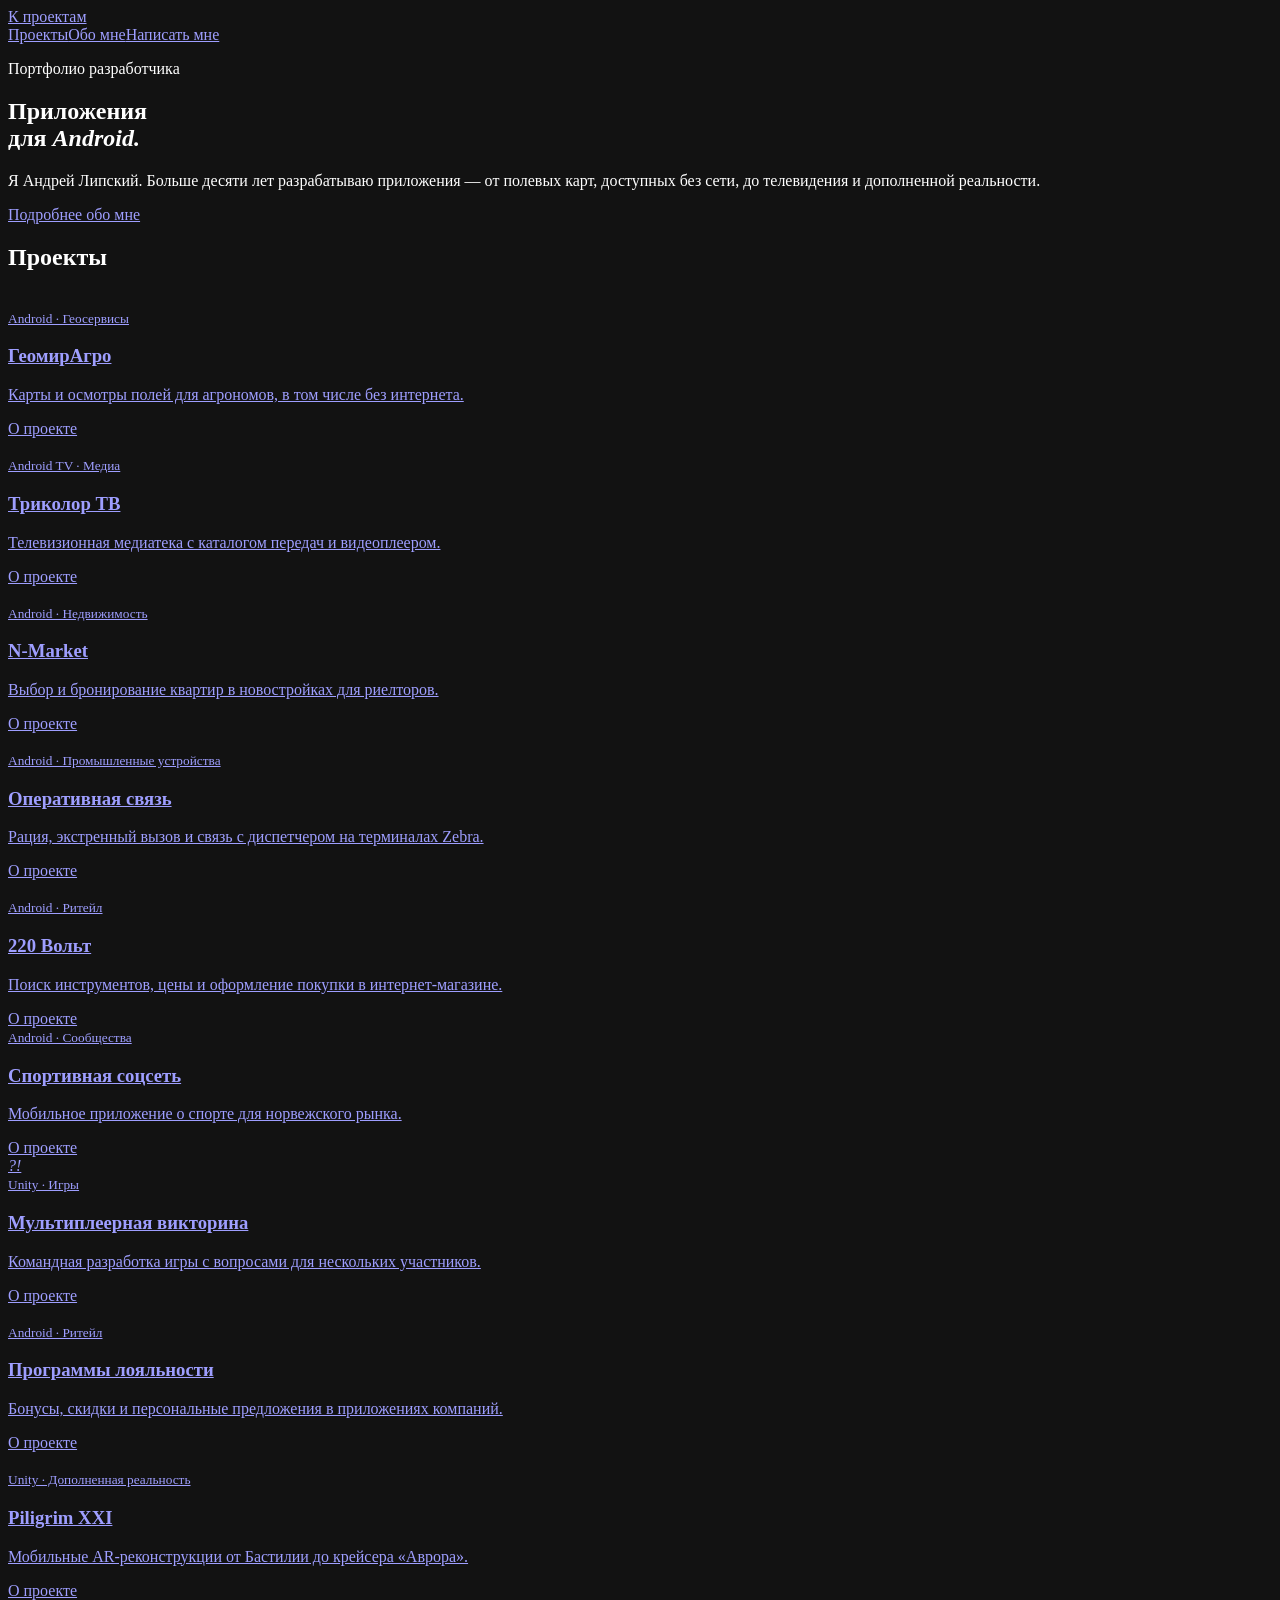
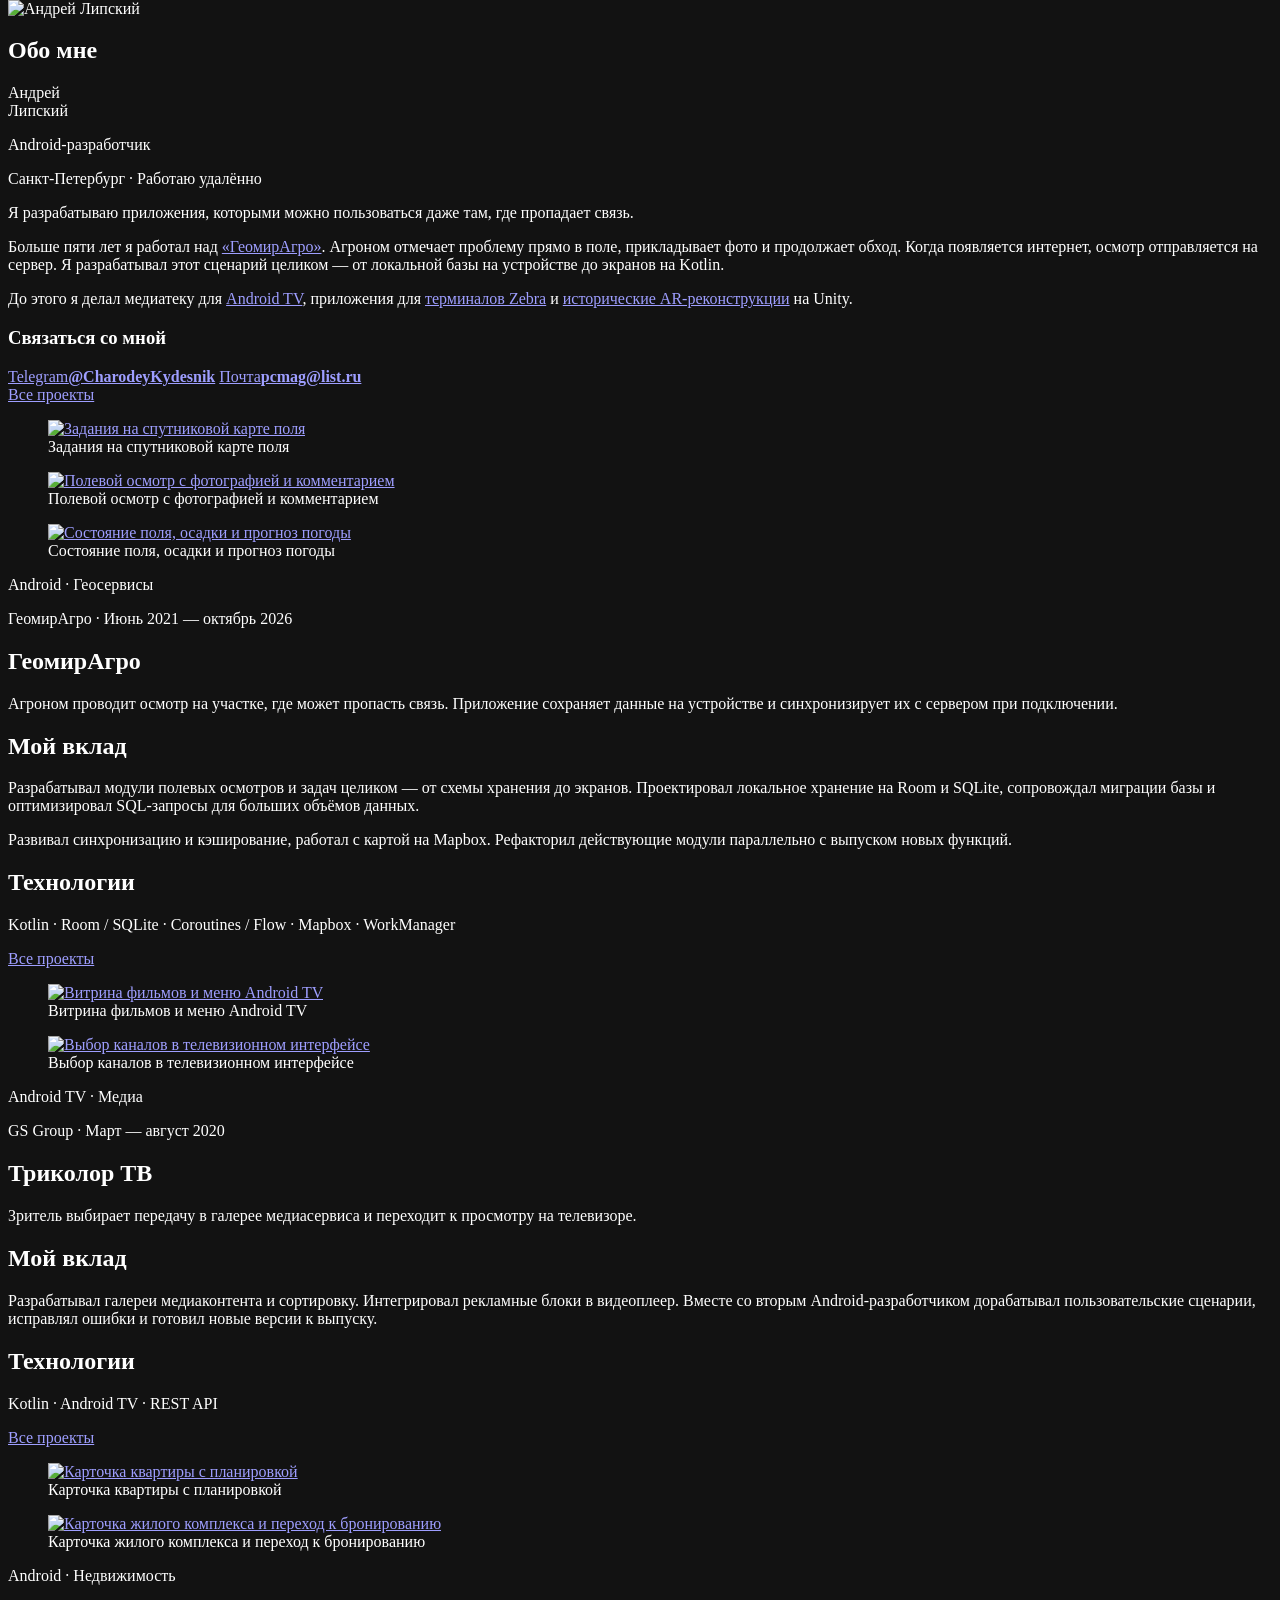
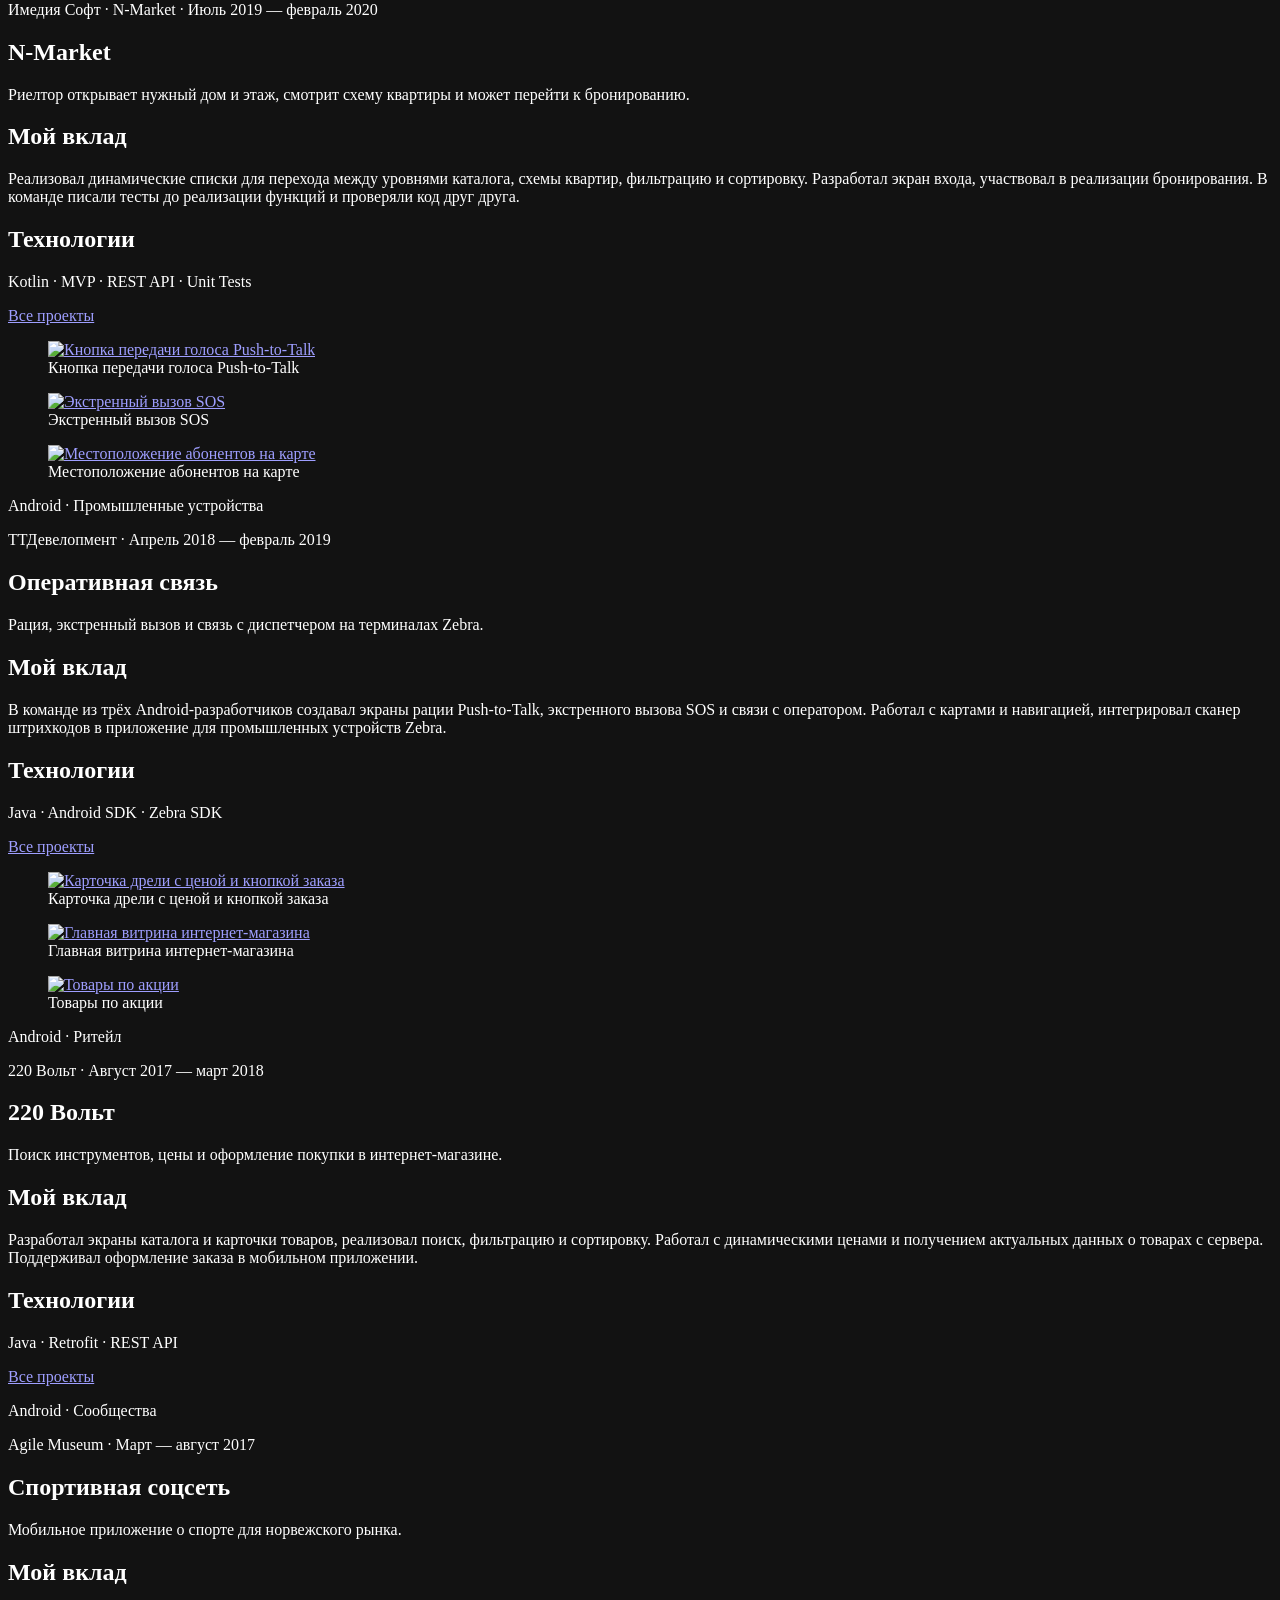
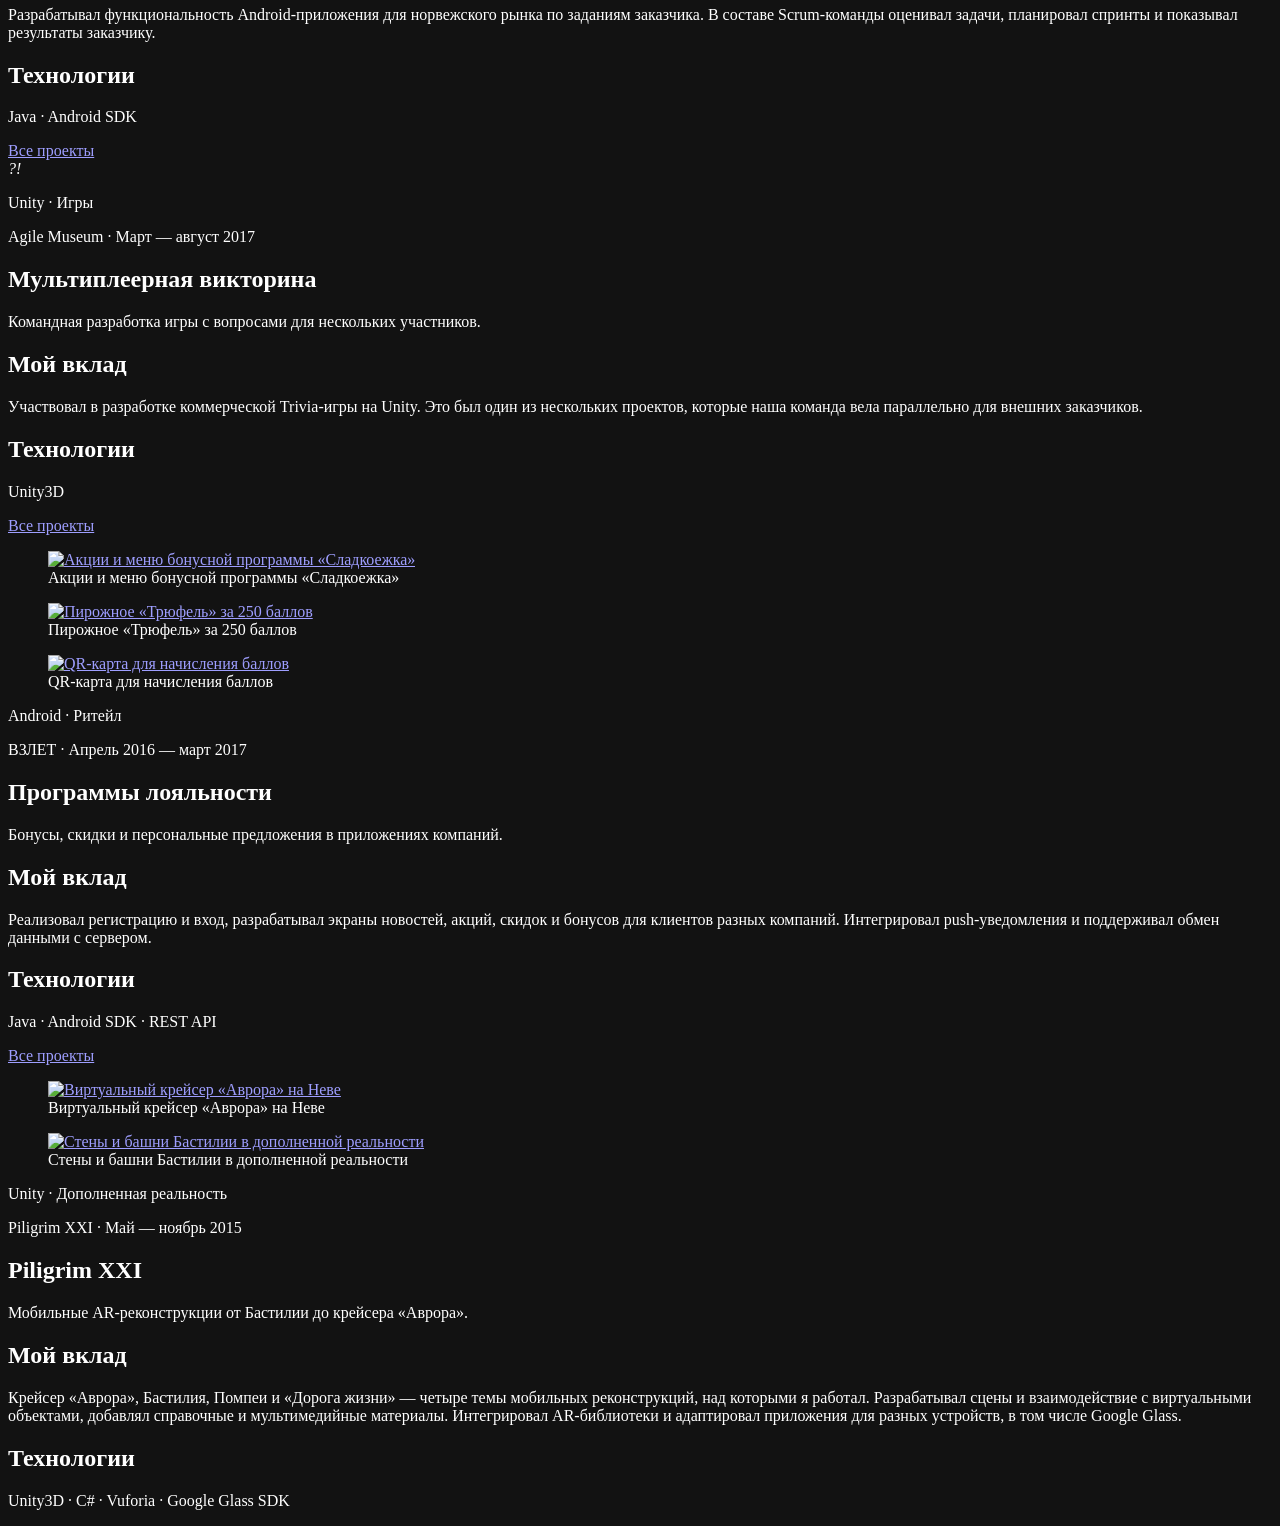
==== index.html @ c00cb585 "Опубликовать главную страницу портфолио" ====
<!doctype html>
<html lang="ru"><head><meta charset="utf-8"><meta name="color-scheme" content="dark"><meta name="theme-color" content="#131729"><meta name="viewport" content="width=device-width,initial-scale=1">
<meta name="description" content="Андрей Липский, Android-разработчик. Девять коммерческих проектов: работа без сети, телевидение, недвижимость, ритейл и AR.">
<title>Андрей Липский — Android-проекты</title><link rel="stylesheet" href="assets/portfolio.css"><script defer src="assets/navigation.js"></script></head>
<body><a href="#cases" class="skip">К проектам</a>
<div class="wrap"><header class="mast">
<nav aria-label="Навигация"><a href="#cases">Проекты</a><a href="#about">Обо мне</a><a class="mail" href="#contact">Написать мне</a></nav></header>
<main><div class="overview"><section class="intro" id="profile"><div class="intro-title"><p>Портфолио разработчика</p><h1>Приложения<br>для <em>Android.</em></h1></div>
<div class="intro-copy"><p>Я Андрей Липский. Больше десяти лет разрабатываю приложения — от полевых карт, доступных без сети, до телевидения и дополненной реальности.</p><a href="#about">Подробнее обо мне</a></div></section>
<section id="cases"><span id="experience"></span><h2 class="projects-title">Проекты</h2><div class="catalog">
        <article class="tile"><a href="#agro" aria-label="ГеомирАгро — о проекте и моей работе"><div class="jacket jacket-agro shot-cover portrait" aria-hidden="true"><img alt="" loading="lazy" decoding="async" src="assets/screens/agro-field-map.webp"><img alt="" loading="lazy" decoding="async" src="assets/screens/agro-inspection.webp"></div>
          <div class="tile-text"><small>Android · Геосервисы</small><h3>ГеомирАгро</h3><p>Карты и осмотры полей для агрономов, в том числе без интернета.</p><span class="view">О проекте</span></div></a></article>
        <article class="tile"><a href="#tv" aria-label="Триколор ТВ — о проекте и моей работе"><div class="jacket jacket-tv shot-cover wide" aria-hidden="true"><img alt="" loading="lazy" decoding="async" src="assets/screens/tv-catalogue.webp"></div>
          <div class="tile-text"><small>Android TV · Медиа</small><h3>Триколор ТВ</h3><p>Телевизионная медиатека с каталогом передач и видеоплеером.</p><span class="view">О проекте</span></div></a></article>
        <article class="tile"><a href="#nmarket" aria-label="N-Market — о проекте и моей работе"><div class="jacket jacket-nmarket shot-cover portrait" aria-hidden="true"><img alt="" loading="lazy" decoding="async" src="assets/screens/nmarket-floorplan.webp"><img alt="" loading="lazy" decoding="async" src="assets/screens/nmarket-booking.webp"></div>
          <div class="tile-text"><small>Android · Недвижимость</small><h3>N-Market</h3><p>Выбор и бронирование квартир в новостройках для риелторов.</p><span class="view">О проекте</span></div></a></article>
        <article class="tile"><a href="#ptt" aria-label="Оперативная связь — о проекте и моей работе"><div class="jacket jacket-ptt shot-cover portrait" aria-hidden="true"><img alt="" loading="lazy" decoding="async" src="assets/screens/ptt-radio.webp"><img alt="" loading="lazy" decoding="async" src="assets/screens/ptt-emergency.webp"></div>
          <div class="tile-text"><small>Android · Промышленные устройства</small><h3>Оперативная связь</h3><p>Рация, экстренный вызов и связь с диспетчером на терминалах Zebra.</p><span class="view">О проекте</span></div></a></article>
        <article class="tile"><a href="#retail" aria-label="220 Вольт — о проекте и моей работе"><div class="jacket jacket-retail shot-cover portrait" aria-hidden="true"><img alt="" loading="lazy" decoding="async" src="assets/screens/retail-detail.webp"><img alt="" loading="lazy" decoding="async" src="assets/screens/retail-home.webp"></div>
          <div class="tile-text"><small>Android · Ритейл</small><h3>220 Вольт</h3><p>Поиск инструментов, цены и оформление покупки в интернет-магазине.</p><span class="view">О проекте</span></div></a></article>
        <article class="tile"><a href="#sports" aria-label="Спортивная соцсеть — о проекте и моей работе"><div class="jacket jacket-sports" aria-hidden="true"><div class="object"><i class='track'><b></b></i></div></div>
          <div class="tile-text"><small>Android · Сообщества</small><h3>Спортивная соцсеть</h3><p>Мобильное приложение о спорте для норвежского рынка.</p><span class="view">О проекте</span></div></a></article>
        <article class="tile"><a href="#trivia" aria-label="Мультиплеерная викторина — о проекте и моей работе"><div class="jacket jacket-trivia" aria-hidden="true"><div class="object"><i class='bubble b1'>?</i><i class='bubble b2'>!</i></div></div>
          <div class="tile-text"><small>Unity · Игры</small><h3>Мультиплеерная викторина</h3><p>Командная разработка игры с вопросами для нескольких участников.</p><span class="view">О проекте</span></div></a></article>
        <article class="tile"><a href="#loyalty" aria-label="Программы лояльности — о проекте и моей работе"><div class="jacket jacket-loyalty shot-cover portrait" aria-hidden="true"><img alt="" loading="lazy" decoding="async" src="assets/screens/loyalty-sladkoezhka-home.webp"><img alt="" loading="lazy" decoding="async" src="assets/screens/loyalty-sladkoezhka-reward.webp"></div>
          <div class="tile-text"><small>Android · Ритейл</small><h3>Программы лояльности</h3><p>Бонусы, скидки и персональные предложения в приложениях компаний.</p><span class="view">О проекте</span></div></a></article>
        <article class="tile"><a href="#ar" aria-label="Piligrim XXI — о проекте и моей работе"><div class="jacket jacket-ar shot-cover wide" aria-hidden="true"><img alt="" loading="lazy" decoding="async" src="assets/screens/ar-aurora.webp"></div>
          <div class="tile-text"><small>Unity · Дополненная реальность</small><h3>Piligrim XXI</h3><p>Мобильные AR-реконструкции от Бастилии до крейсера «Аврора».</p><span class="view">О проекте</span></div></a></article>
</div></section>
<section id="about" class="about" aria-labelledby="about-title">
  <header class="about-cover">
    <img class="about-portrait" src="assets/profile/andrey-lipskiy.jpg" width="797" height="1063" alt="Андрей Липский" loading="lazy">
    <h2 id="about-title">Обо мне</h2>
    <div class="about-signature">
      <p class="about-name">Андрей<br>Липский</p>
      <p class="about-role">Android-разработчик</p>
    </div>
    <p class="about-location">Санкт-Петербург · Работаю удалённо</p>
  </header>
  <div class="about-story">
    <p class="about-lead">Я разрабатываю приложения, которыми можно пользоваться даже там, где пропадает связь.</p>
    <p>Больше пяти лет я работал над <a href="#agro">«ГеомирАгро»</a>. Агроном отмечает проблему прямо в поле, прикладывает фото и продолжает обход. Когда появляется интернет, осмотр отправляется на сервер. Я разрабатывал этот сценарий целиком — от локальной базы на устройстве до экранов на Kotlin.</p>
    <p>До этого я делал медиатеку для <a href="#tv">Android TV</a>, приложения для <a href="#ptt">терминалов Zebra</a> и <a href="#ar">исторические AR-реконструкции</a> на Unity.</p>
    <div class="about-contact" id="contact">
      <h3>Связаться со мной</h3>
      <div class="contact-links">
        <a href="https://t.me/CharodeyKydesnik"><span>Telegram</span><strong>@CharodeyKydesnik</strong></a>
        <a href="mailto:pcmag@list.ru"><span>Почта</span><strong>pcmag@list.ru</strong></a>
      </div>
    </div>
  </div>
</section></div>
      <article class="case" id="agro" tabindex="-1" aria-labelledby="title-agro">
        <a class="back" href="#cases">Все проекты</a>
        <div class="case-grid"><header><section class="case-gallery" aria-label="Галерея проекта"><div class="frames vertical"><figure><a href="assets/screens/agro-field-map.webp" target="_blank" rel="noopener" aria-label="Увеличить: Задания на спутниковой карте поля"><img alt="Задания на спутниковой карте поля" loading="lazy" decoding="async" src="assets/screens/agro-field-map.webp"></a><figcaption>Задания на спутниковой карте поля</figcaption></figure>
<figure><a href="assets/screens/agro-inspection.webp" target="_blank" rel="noopener" aria-label="Увеличить: Полевой осмотр с фотографией и комментарием"><img alt="Полевой осмотр с фотографией и комментарием" loading="lazy" decoding="async" src="assets/screens/agro-inspection.webp"></a><figcaption>Полевой осмотр с фотографией и комментарием</figcaption></figure>
<figure><a href="assets/screens/agro-field-state.webp" target="_blank" rel="noopener" aria-label="Увеличить: Состояние поля, осадки и прогноз погоды"><img alt="Состояние поля, осадки и прогноз погоды" loading="lazy" decoding="async" src="assets/screens/agro-field-state.webp"></a><figcaption>Состояние поля, осадки и прогноз погоды</figcaption></figure></div></section><p class="platform">Android · Геосервисы</p></header>
        <div class="case-copy"><p class="byline">ГеомирАгро · Июнь 2021 — октябрь 2026</p><h1 id="title-agro">ГеомирАгро</h1>
          <p class="lead">Агроном проводит осмотр на участке, где может пропасть связь. Приложение сохраняет данные на устройстве и синхронизирует их с сервером при подключении.</p><h2>Мой вклад</h2><p>Разрабатывал модули полевых осмотров и задач целиком — от схемы хранения до экранов. Проектировал локальное хранение на Room и SQLite, сопровождал миграции базы и оптимизировал SQL-запросы для больших объёмов данных.</p><p>Развивал синхронизацию и кэширование, работал с картой на Mapbox. Рефакторил действующие модули параллельно с выпуском новых функций.</p><h2>Технологии</h2><p class="tech">Kotlin · Room / SQLite · Coroutines / Flow · Mapbox · WorkManager</p>
        </div></div>
      </article>
      <article class="case" id="tv" tabindex="-1" aria-labelledby="title-tv">
        <a class="back" href="#cases">Все проекты</a>
        <div class="case-grid"><header><section class="case-gallery" aria-label="Галерея проекта"><div class="frames landscape"><figure><a href="assets/screens/tv-catalogue.webp" target="_blank" rel="noopener" aria-label="Увеличить: Витрина фильмов и меню Android TV"><img alt="Витрина фильмов и меню Android TV" loading="lazy" decoding="async" src="assets/screens/tv-catalogue.webp"></a><figcaption>Витрина фильмов и меню Android TV</figcaption></figure>
<figure><a href="assets/screens/tv-channels.webp" target="_blank" rel="noopener" aria-label="Увеличить: Выбор каналов в телевизионном интерфейсе"><img alt="Выбор каналов в телевизионном интерфейсе" loading="lazy" decoding="async" src="assets/screens/tv-channels.webp"></a><figcaption>Выбор каналов в телевизионном интерфейсе</figcaption></figure></div></section><p class="platform">Android TV · Медиа</p></header>
        <div class="case-copy"><p class="byline">GS Group · Март — август 2020</p><h1 id="title-tv">Триколор ТВ</h1>
          <p class="lead">Зритель выбирает передачу в галерее медиасервиса и переходит к просмотру на телевизоре.</p><h2>Мой вклад</h2><p>Разрабатывал галереи медиаконтента и сортировку. Интегрировал рекламные блоки в видеоплеер. Вместе со вторым Android-разработчиком дорабатывал пользовательские сценарии, исправлял ошибки и готовил новые версии к выпуску.</p><h2>Технологии</h2><p class="tech">Kotlin · Android TV · REST API</p>
        </div></div>
      </article>
      <article class="case" id="nmarket" tabindex="-1" aria-labelledby="title-nmarket">
        <a class="back" href="#cases">Все проекты</a>
        <div class="case-grid"><header><section class="case-gallery" aria-label="Галерея проекта"><div class="frames vertical"><figure><a href="assets/screens/nmarket-floorplan.webp" target="_blank" rel="noopener" aria-label="Увеличить: Карточка квартиры с планировкой"><img alt="Карточка квартиры с планировкой" loading="lazy" decoding="async" src="assets/screens/nmarket-floorplan.webp"></a><figcaption>Карточка квартиры с планировкой</figcaption></figure>
<figure><a href="assets/screens/nmarket-booking.webp" target="_blank" rel="noopener" aria-label="Увеличить: Карточка жилого комплекса и переход к бронированию"><img alt="Карточка жилого комплекса и переход к бронированию" loading="lazy" decoding="async" src="assets/screens/nmarket-booking.webp"></a><figcaption>Карточка жилого комплекса и переход к бронированию</figcaption></figure></div></section><p class="platform">Android · Недвижимость</p></header>
        <div class="case-copy"><p class="byline">Имедия Софт · N-Market · Июль 2019 — февраль 2020</p><h1 id="title-nmarket">N-Market</h1>
          <p class="lead">Риелтор открывает нужный дом и этаж, смотрит схему квартиры и может перейти к бронированию.</p><h2>Мой вклад</h2><p>Реализовал динамические списки для перехода между уровнями каталога, схемы квартир, фильтрацию и сортировку. Разработал экран входа, участвовал в реализации бронирования. В команде писали тесты до реализации функций и проверяли код друг друга.</p><h2>Технологии</h2><p class="tech">Kotlin · MVP · REST API · Unit Tests</p>
        </div></div>
      </article>
      <article class="case" id="ptt" tabindex="-1" aria-labelledby="title-ptt">
        <a class="back" href="#cases">Все проекты</a>
        <div class="case-grid"><header><section class="case-gallery" aria-label="Галерея проекта"><div class="frames vertical"><figure><a href="assets/screens/ptt-radio.webp" target="_blank" rel="noopener" aria-label="Увеличить: Кнопка передачи голоса Push-to-Talk"><img alt="Кнопка передачи голоса Push-to-Talk" loading="lazy" decoding="async" src="assets/screens/ptt-radio.webp"></a><figcaption>Кнопка передачи голоса Push-to-Talk</figcaption></figure>
<figure><a href="assets/screens/ptt-emergency.webp" target="_blank" rel="noopener" aria-label="Увеличить: Экстренный вызов SOS"><img alt="Экстренный вызов SOS" loading="lazy" decoding="async" src="assets/screens/ptt-emergency.webp"></a><figcaption>Экстренный вызов SOS</figcaption></figure>
<figure><a href="assets/screens/ptt-map.webp" target="_blank" rel="noopener" aria-label="Увеличить: Местоположение абонентов на карте"><img alt="Местоположение абонентов на карте" loading="lazy" decoding="async" src="assets/screens/ptt-map.webp"></a><figcaption>Местоположение абонентов на карте</figcaption></figure></div></section><p class="platform">Android · Промышленные устройства</p></header>
        <div class="case-copy"><p class="byline">ТТДевелопмент · Апрель 2018 — февраль 2019</p><h1 id="title-ptt">Оперативная связь</h1>
          <p class="lead">Рация, экстренный вызов и связь с диспетчером на терминалах Zebra.</p><h2>Мой вклад</h2><p>В команде из трёх Android-разработчиков создавал экраны рации Push-to-Talk, экстренного вызова SOS и связи с оператором. Работал с картами и навигацией, интегрировал сканер штрихкодов в приложение для промышленных устройств Zebra.</p><h2>Технологии</h2><p class="tech">Java · Android SDK · Zebra SDK</p>
        </div></div>
      </article>
      <article class="case" id="retail" tabindex="-1" aria-labelledby="title-retail">
        <a class="back" href="#cases">Все проекты</a>
        <div class="case-grid"><header><section class="case-gallery" aria-label="Галерея проекта"><div class="frames vertical"><figure><a href="assets/screens/retail-detail.webp" target="_blank" rel="noopener" aria-label="Увеличить: Карточка дрели с ценой и кнопкой заказа"><img alt="Карточка дрели с ценой и кнопкой заказа" loading="lazy" decoding="async" src="assets/screens/retail-detail.webp"></a><figcaption>Карточка дрели с ценой и кнопкой заказа</figcaption></figure>
<figure><a href="assets/screens/retail-home.webp" target="_blank" rel="noopener" aria-label="Увеличить: Главная витрина интернет-магазина"><img alt="Главная витрина интернет-магазина" loading="lazy" decoding="async" src="assets/screens/retail-home.webp"></a><figcaption>Главная витрина интернет-магазина</figcaption></figure>
<figure><a href="assets/screens/retail-offers.webp" target="_blank" rel="noopener" aria-label="Увеличить: Товары по акции"><img alt="Товары по акции" loading="lazy" decoding="async" src="assets/screens/retail-offers.webp"></a><figcaption>Товары по акции</figcaption></figure></div></section><p class="platform">Android · Ритейл</p></header>
        <div class="case-copy"><p class="byline">220 Вольт · Август 2017 — март 2018</p><h1 id="title-retail">220 Вольт</h1>
          <p class="lead">Поиск инструментов, цены и оформление покупки в интернет-магазине.</p><h2>Мой вклад</h2><p>Разработал экраны каталога и карточки товаров, реализовал поиск, фильтрацию и сортировку. Работал с динамическими ценами и получением актуальных данных о товарах с сервера. Поддерживал оформление заказа в мобильном приложении.</p><h2>Технологии</h2><p class="tech">Java · Retrofit · REST API</p>
        </div></div>
      </article>
      <article class="case" id="sports" tabindex="-1" aria-labelledby="title-sports">
        <a class="back" href="#cases">Все проекты</a>
        <div class="case-grid"><header><div class="jacket jacket-sports" aria-hidden="true"><div class="object"><i class='track'><b></b></i></div></div><p class="platform">Android · Сообщества</p></header>
        <div class="case-copy"><p class="byline">Agile Museum · Март — август 2017</p><h1 id="title-sports">Спортивная соцсеть</h1>
          <p class="lead">Мобильное приложение о спорте для норвежского рынка.</p><h2>Мой вклад</h2><p>Разрабатывал функциональность Android-приложения для норвежского рынка по заданиям заказчика. В составе Scrum-команды оценивал задачи, планировал спринты и показывал результаты заказчику.</p><h2>Технологии</h2><p class="tech">Java · Android SDK</p>
        </div></div>
      </article>
      <article class="case" id="trivia" tabindex="-1" aria-labelledby="title-trivia">
        <a class="back" href="#cases">Все проекты</a>
        <div class="case-grid"><header><div class="jacket jacket-trivia" aria-hidden="true"><div class="object"><i class='bubble b1'>?</i><i class='bubble b2'>!</i></div></div><p class="platform">Unity · Игры</p></header>
        <div class="case-copy"><p class="byline">Agile Museum · Март — август 2017</p><h1 id="title-trivia">Мультиплеерная викторина</h1>
          <p class="lead">Командная разработка игры с вопросами для нескольких участников.</p><h2>Мой вклад</h2><p>Участвовал в разработке коммерческой Trivia-игры на Unity. Это был один из нескольких проектов, которые наша команда вела параллельно для внешних заказчиков.</p><h2>Технологии</h2><p class="tech">Unity3D</p>
        </div></div>
      </article>
      <article class="case" id="loyalty" tabindex="-1" aria-labelledby="title-loyalty">
        <a class="back" href="#cases">Все проекты</a>
        <div class="case-grid"><header><section class="case-gallery" aria-label="Галерея проекта"><div class="frames vertical"><figure><a href="assets/screens/loyalty-sladkoezhka-home.webp" target="_blank" rel="noopener" aria-label="Увеличить: Акции и меню бонусной программы «Сладкоежка»"><img alt="Акции и меню бонусной программы «Сладкоежка»" loading="lazy" decoding="async" src="assets/screens/loyalty-sladkoezhka-home.webp"></a><figcaption>Акции и меню бонусной программы «Сладкоежка»</figcaption></figure>
<figure><a href="assets/screens/loyalty-sladkoezhka-reward.webp" target="_blank" rel="noopener" aria-label="Увеличить: Пирожное «Трюфель» за 250 баллов"><img alt="Пирожное «Трюфель» за 250 баллов" loading="lazy" decoding="async" src="assets/screens/loyalty-sladkoezhka-reward.webp"></a><figcaption>Пирожное «Трюфель» за 250 баллов</figcaption></figure>
<figure><a href="assets/screens/loyalty-sladkoezhka-card.webp" target="_blank" rel="noopener" aria-label="Увеличить: QR-карта для начисления баллов"><img alt="QR-карта для начисления баллов" loading="lazy" decoding="async" src="assets/screens/loyalty-sladkoezhka-card.webp"></a><figcaption>QR-карта для начисления баллов</figcaption></figure></div></section><p class="platform">Android · Ритейл</p></header>
        <div class="case-copy"><p class="byline">ВЗЛЕТ · Апрель 2016 — март 2017</p><h1 id="title-loyalty">Программы лояльности</h1>
          <p class="lead">Бонусы, скидки и персональные предложения в приложениях компаний.</p><h2>Мой вклад</h2><p>Реализовал регистрацию и вход, разрабатывал экраны новостей, акций, скидок и бонусов для клиентов разных компаний. Интегрировал push-уведомления и поддерживал обмен данными с сервером.</p><h2>Технологии</h2><p class="tech">Java · Android SDK · REST API</p>
        </div></div>
      </article>
      <article class="case" id="ar" tabindex="-1" aria-labelledby="title-ar">
        <a class="back" href="#cases">Все проекты</a>
        <div class="case-grid"><header><section class="case-gallery" aria-label="Галерея проекта"><div class="frames landscape"><figure><a href="assets/screens/ar-aurora.webp" target="_blank" rel="noopener" aria-label="Увеличить: Виртуальный крейсер «Аврора» на Неве"><img alt="Виртуальный крейсер «Аврора» на Неве" loading="lazy" decoding="async" src="assets/screens/ar-aurora.webp"></a><figcaption>Виртуальный крейсер «Аврора» на Неве</figcaption></figure>
<figure><a href="assets/screens/ar-bastille.webp" target="_blank" rel="noopener" aria-label="Увеличить: Стены и башни Бастилии в дополненной реальности"><img alt="Стены и башни Бастилии в дополненной реальности" loading="lazy" decoding="async" src="assets/screens/ar-bastille.webp"></a><figcaption>Стены и башни Бастилии в дополненной реальности</figcaption></figure></div></section><p class="platform">Unity · Дополненная реальность</p></header>
        <div class="case-copy"><p class="byline">Piligrim XXI · Май — ноябрь 2015</p><h1 id="title-ar">Piligrim XXI</h1>
          <p class="lead">Мобильные AR-реконструкции от Бастилии до крейсера «Аврора».</p><h2>Мой вклад</h2><p>Крейсер «Аврора», Бастилия, Помпеи и «Дорога жизни» — четыре темы мобильных реконструкций, над которыми я работал. Разрабатывал сцены и взаимодействие с виртуальными объектами, добавлял справочные и мультимедийные материалы. Интегрировал AR-библиотеки и адаптировал приложения для разных устройств, в том числе Google Glass.</p><h2>Технологии</h2><p class="tech">Unity3D · C# · Vuforia · Google Glass SDK</p>
        </div></div>
      </article>
</main></div>
<dialog class="screen-viewer" aria-labelledby="screen-caption">
  <form method="dialog"><button type="submit" autofocus>Закрыть</button></form>
  <figure><img alt=""><figcaption id="screen-caption"></figcaption></figure>
</dialog>
</body></html>
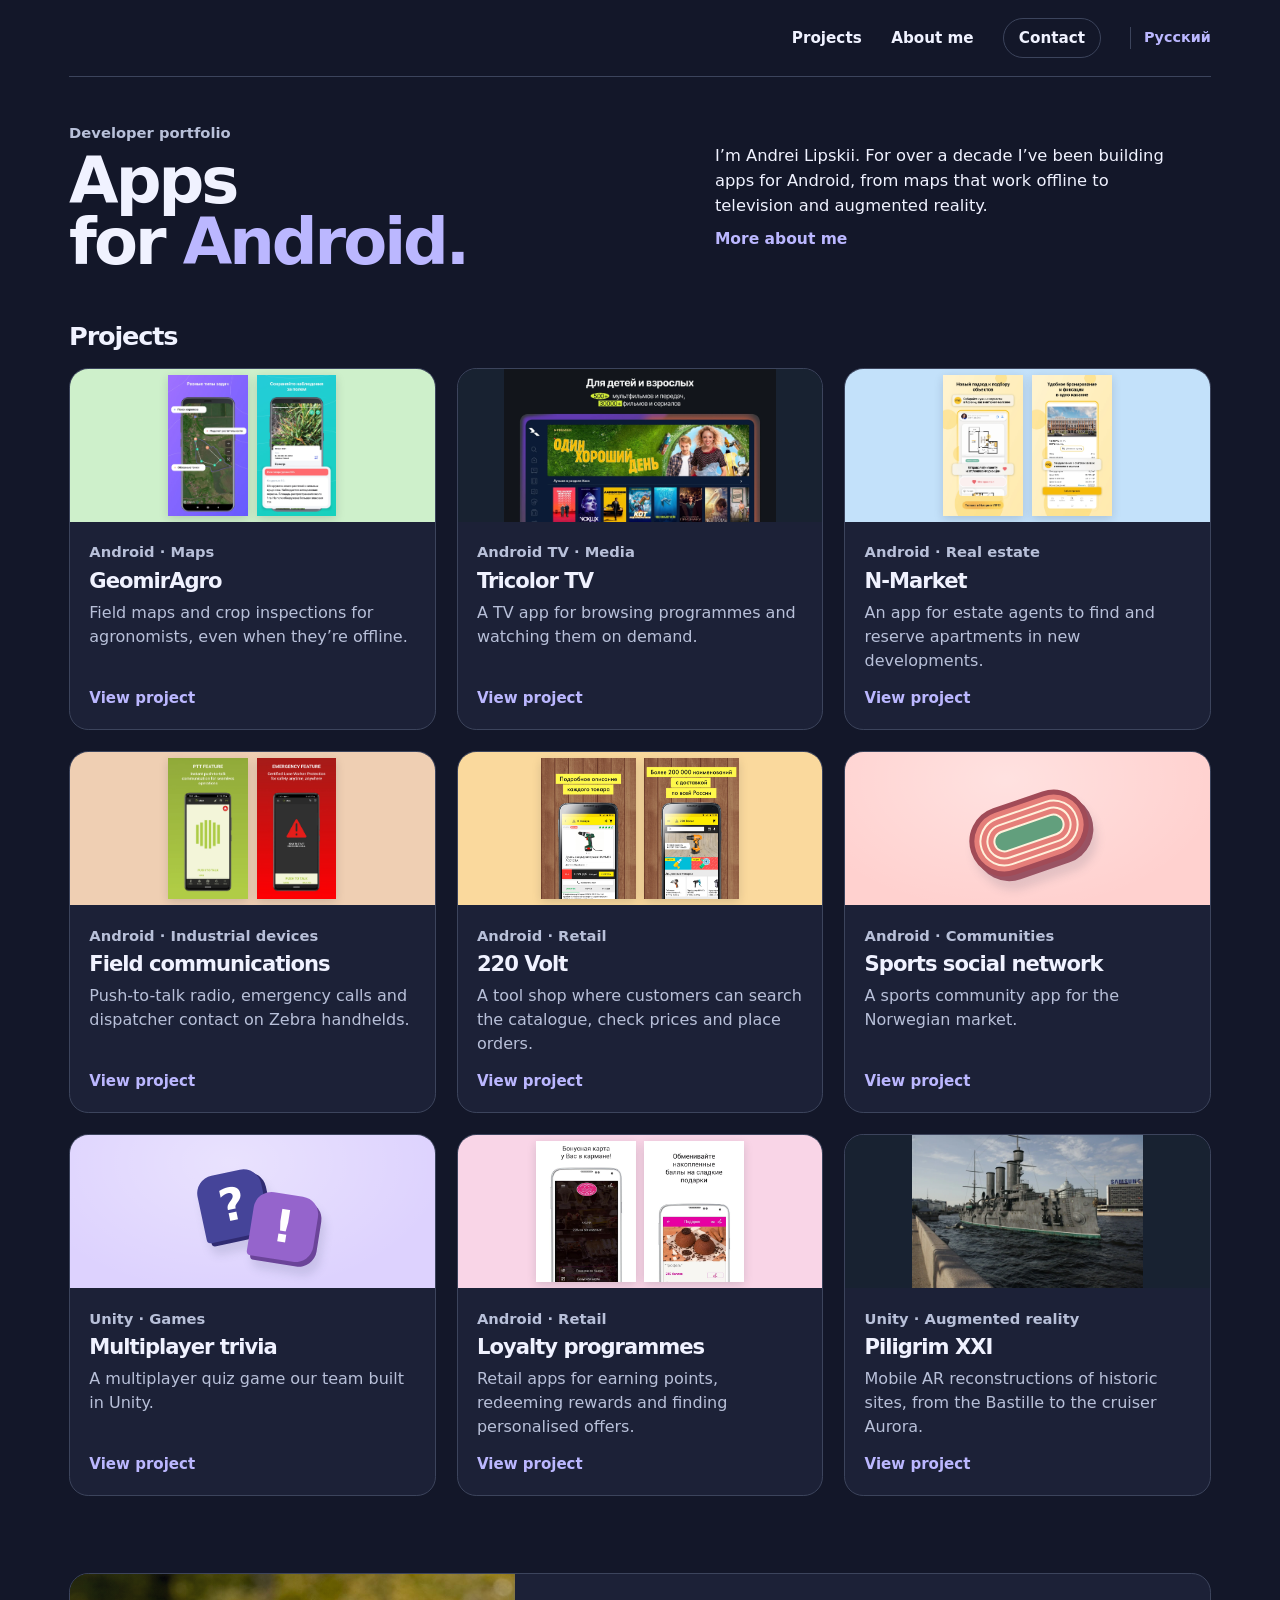
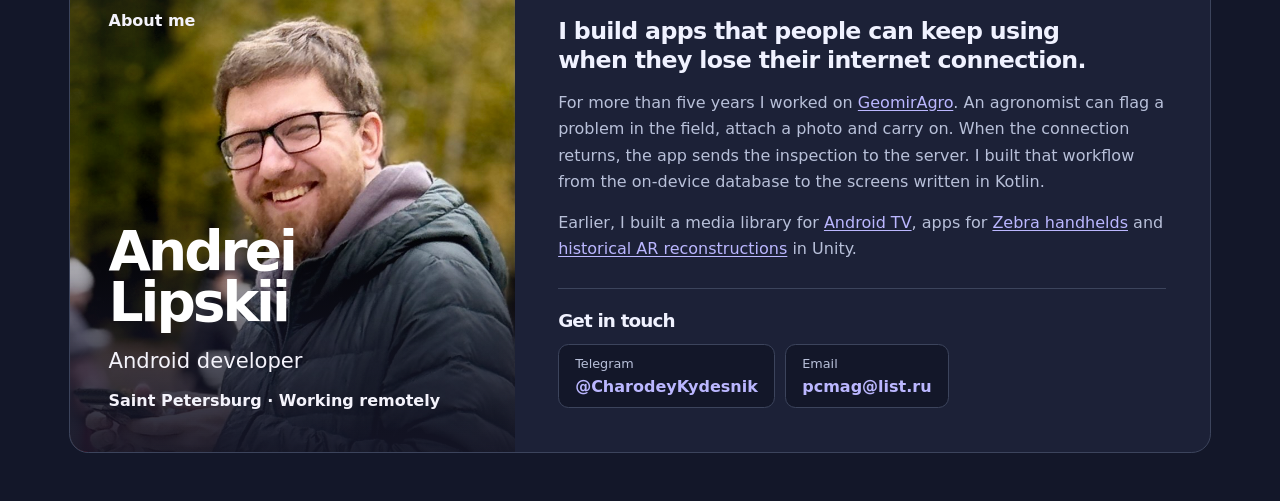
==== commit 0f36bacb: "Publish English portfolio by default and retain Russian edition" ====
--- a/index.html
+++ b/index.html
@@ -1,132 +1,141 @@
 <!doctype html>
-<html lang="ru"><head><meta charset="utf-8"><meta name="color-scheme" content="dark"><meta name="theme-color" content="#131729"><meta name="viewport" content="width=device-width,initial-scale=1">
-<meta name="description" content="Андрей Липский, Android-разработчик. Девять коммерческих проектов: работа без сети, телевидение, недвижимость, ритейл и AR.">
-<title>Андрей Липский — Android-проекты</title><link rel="stylesheet" href="assets/portfolio.css"><script defer src="assets/navigation.js"></script></head>
-<body><a href="#cases" class="skip">К проектам</a>
+<html lang="en"><head><meta charset="utf-8"><meta name="color-scheme" content="dark"><meta name="theme-color" content="#131729"><meta name="viewport" content="width=device-width,initial-scale=1">
+<meta name="description" content="Andrei Lipskii, Android developer. Nine commercial projects spanning offline maps, television, real estate, retail and augmented reality.">
+<meta name="author" content="Andrei Lipskii">
+<link rel="alternate" hreflang="en" href="index.html"><link rel="alternate" hreflang="ru" href="ru.html">
+<script>
+try {
+  if (localStorage.getItem('android-portfolio.language') === 'ru') {
+    location.replace('ru.html' + location.search + location.hash);
+  }
+} catch {}
+</script>
+<title>Andrei Lipskii — Android projects</title><link rel="stylesheet" href="assets/portfolio.css?v=2"><script defer src="assets/navigation.js?v=2"></script><script defer src="assets/gallery.js"></script></head>
+<body><a href="#cases" class="skip">Skip to projects</a>
 <div class="wrap"><header class="mast">
-<nav aria-label="Навигация"><a href="#cases">Проекты</a><a href="#about">Обо мне</a><a class="mail" href="#contact">Написать мне</a></nav></header>
-<main><div class="overview"><section class="intro" id="profile"><div class="intro-title"><p>Портфолио разработчика</p><h1>Приложения<br>для <em>Android.</em></h1></div>
-<div class="intro-copy"><p>Я Андрей Липский. Больше десяти лет разрабатываю приложения — от полевых карт, доступных без сети, до телевидения и дополненной реальности.</p><a href="#about">Подробнее обо мне</a></div></section>
-<section id="cases"><span id="experience"></span><h2 class="projects-title">Проекты</h2><div class="catalog">
-        <article class="tile"><a href="#agro" aria-label="ГеомирАгро — о проекте и моей работе"><div class="jacket jacket-agro shot-cover portrait" aria-hidden="true"><img alt="" loading="lazy" decoding="async" src="assets/screens/agro-field-map.webp"><img alt="" loading="lazy" decoding="async" src="assets/screens/agro-inspection.webp"></div>
-          <div class="tile-text"><small>Android · Геосервисы</small><h3>ГеомирАгро</h3><p>Карты и осмотры полей для агрономов, в том числе без интернета.</p><span class="view">О проекте</span></div></a></article>
-        <article class="tile"><a href="#tv" aria-label="Триколор ТВ — о проекте и моей работе"><div class="jacket jacket-tv shot-cover wide" aria-hidden="true"><img alt="" loading="lazy" decoding="async" src="assets/screens/tv-catalogue.webp"></div>
-          <div class="tile-text"><small>Android TV · Медиа</small><h3>Триколор ТВ</h3><p>Телевизионная медиатека с каталогом передач и видеоплеером.</p><span class="view">О проекте</span></div></a></article>
-        <article class="tile"><a href="#nmarket" aria-label="N-Market — о проекте и моей работе"><div class="jacket jacket-nmarket shot-cover portrait" aria-hidden="true"><img alt="" loading="lazy" decoding="async" src="assets/screens/nmarket-floorplan.webp"><img alt="" loading="lazy" decoding="async" src="assets/screens/nmarket-booking.webp"></div>
-          <div class="tile-text"><small>Android · Недвижимость</small><h3>N-Market</h3><p>Выбор и бронирование квартир в новостройках для риелторов.</p><span class="view">О проекте</span></div></a></article>
-        <article class="tile"><a href="#ptt" aria-label="Оперативная связь — о проекте и моей работе"><div class="jacket jacket-ptt shot-cover portrait" aria-hidden="true"><img alt="" loading="lazy" decoding="async" src="assets/screens/ptt-radio.webp"><img alt="" loading="lazy" decoding="async" src="assets/screens/ptt-emergency.webp"></div>
-          <div class="tile-text"><small>Android · Промышленные устройства</small><h3>Оперативная связь</h3><p>Рация, экстренный вызов и связь с диспетчером на терминалах Zebra.</p><span class="view">О проекте</span></div></a></article>
-        <article class="tile"><a href="#retail" aria-label="220 Вольт — о проекте и моей работе"><div class="jacket jacket-retail shot-cover portrait" aria-hidden="true"><img alt="" loading="lazy" decoding="async" src="assets/screens/retail-detail.webp"><img alt="" loading="lazy" decoding="async" src="assets/screens/retail-home.webp"></div>
-          <div class="tile-text"><small>Android · Ритейл</small><h3>220 Вольт</h3><p>Поиск инструментов, цены и оформление покупки в интернет-магазине.</p><span class="view">О проекте</span></div></a></article>
-        <article class="tile"><a href="#sports" aria-label="Спортивная соцсеть — о проекте и моей работе"><div class="jacket jacket-sports" aria-hidden="true"><div class="object"><i class='track'><b></b></i></div></div>
-          <div class="tile-text"><small>Android · Сообщества</small><h3>Спортивная соцсеть</h3><p>Мобильное приложение о спорте для норвежского рынка.</p><span class="view">О проекте</span></div></a></article>
-        <article class="tile"><a href="#trivia" aria-label="Мультиплеерная викторина — о проекте и моей работе"><div class="jacket jacket-trivia" aria-hidden="true"><div class="object"><i class='bubble b1'>?</i><i class='bubble b2'>!</i></div></div>
-          <div class="tile-text"><small>Unity · Игры</small><h3>Мультиплеерная викторина</h3><p>Командная разработка игры с вопросами для нескольких участников.</p><span class="view">О проекте</span></div></a></article>
-        <article class="tile"><a href="#loyalty" aria-label="Программы лояльности — о проекте и моей работе"><div class="jacket jacket-loyalty shot-cover portrait" aria-hidden="true"><img alt="" loading="lazy" decoding="async" src="assets/screens/loyalty-sladkoezhka-home.webp"><img alt="" loading="lazy" decoding="async" src="assets/screens/loyalty-sladkoezhka-reward.webp"></div>
-          <div class="tile-text"><small>Android · Ритейл</small><h3>Программы лояльности</h3><p>Бонусы, скидки и персональные предложения в приложениях компаний.</p><span class="view">О проекте</span></div></a></article>
-        <article class="tile"><a href="#ar" aria-label="Piligrim XXI — о проекте и моей работе"><div class="jacket jacket-ar shot-cover wide" aria-hidden="true"><img alt="" loading="lazy" decoding="async" src="assets/screens/ar-aurora.webp"></div>
-          <div class="tile-text"><small>Unity · Дополненная реальность</small><h3>Piligrim XXI</h3><p>Мобильные AR-реконструкции от Бастилии до крейсера «Аврора».</p><span class="view">О проекте</span></div></a></article>
+<nav aria-label="Navigation"><a href="#cases">Projects</a><a href="#about">About me</a><a class="mail" href="#contact">Contact</a><a class="language-switch" lang="ru" hreflang="ru" href="ru.html">Русский</a></nav></header>
+<main><div class="overview"><section class="intro" id="profile"><div class="intro-title"><p>Developer portfolio</p><h1>Apps<br>for <em>Android.</em></h1></div>
+<div class="intro-copy"><p>I’m Andrei Lipskii. For over a decade I’ve been building apps for Android, from maps that work offline to television and augmented reality.</p><a href="#about">More about me</a></div></section>
+<section id="cases"><span id="experience"></span><h2 class="projects-title">Projects</h2><div class="catalog">
+        <article class="tile"><a href="#agro" aria-label="GeomirAgro — project details and my contribution"><div class="jacket jacket-agro shot-cover portrait" aria-hidden="true"><img alt="" loading="lazy" decoding="async" src="assets/screens/agro-field-map.webp"><img alt="" loading="lazy" decoding="async" src="assets/screens/agro-inspection.webp"></div>
+          <div class="tile-text"><small>Android · Maps</small><h3>GeomirAgro</h3><p>Field maps and crop inspections for agronomists, even when they’re offline.</p><span class="view">View project</span></div></a></article>
+        <article class="tile"><a href="#tv" aria-label="Tricolor TV — project details and my contribution"><div class="jacket jacket-tv shot-cover wide" aria-hidden="true"><img alt="" loading="lazy" decoding="async" src="assets/screens/tv-catalogue.webp"></div>
+          <div class="tile-text"><small>Android TV · Media</small><h3>Tricolor TV</h3><p>A TV app for browsing programmes and watching them on demand.</p><span class="view">View project</span></div></a></article>
+        <article class="tile"><a href="#nmarket" aria-label="N-Market — project details and my contribution"><div class="jacket jacket-nmarket shot-cover portrait" aria-hidden="true"><img alt="" loading="lazy" decoding="async" src="assets/screens/nmarket-floorplan.webp"><img alt="" loading="lazy" decoding="async" src="assets/screens/nmarket-booking.webp"></div>
+          <div class="tile-text"><small>Android · Real estate</small><h3>N-Market</h3><p>An app for estate agents to find and reserve apartments in new developments.</p><span class="view">View project</span></div></a></article>
+        <article class="tile"><a href="#ptt" aria-label="Field communications — project details and my contribution"><div class="jacket jacket-ptt shot-cover portrait" aria-hidden="true"><img alt="" loading="lazy" decoding="async" src="assets/screens/ptt-radio.webp"><img alt="" loading="lazy" decoding="async" src="assets/screens/ptt-emergency.webp"></div>
+          <div class="tile-text"><small>Android · Industrial devices</small><h3>Field communications</h3><p>Push-to-talk radio, emergency calls and dispatcher contact on Zebra handhelds.</p><span class="view">View project</span></div></a></article>
+        <article class="tile"><a href="#retail" aria-label="220 Volt — project details and my contribution"><div class="jacket jacket-retail shot-cover portrait" aria-hidden="true"><img alt="" loading="lazy" decoding="async" src="assets/screens/retail-detail.webp"><img alt="" loading="lazy" decoding="async" src="assets/screens/retail-home.webp"></div>
+          <div class="tile-text"><small>Android · Retail</small><h3>220 Volt</h3><p>A tool shop where customers can search the catalogue, check prices and place orders.</p><span class="view">View project</span></div></a></article>
+        <article class="tile"><a href="#sports" aria-label="Sports social network — project details and my contribution"><div class="jacket jacket-sports" aria-hidden="true"><div class="object"><i class='track'><b></b></i></div></div>
+          <div class="tile-text"><small>Android · Communities</small><h3>Sports social network</h3><p>A sports community app for the Norwegian market.</p><span class="view">View project</span></div></a></article>
+        <article class="tile"><a href="#trivia" aria-label="Multiplayer trivia — project details and my contribution"><div class="jacket jacket-trivia" aria-hidden="true"><div class="object"><i class='bubble b1'>?</i><i class='bubble b2'>!</i></div></div>
+          <div class="tile-text"><small>Unity · Games</small><h3>Multiplayer trivia</h3><p>A multiplayer quiz game our team built in Unity.</p><span class="view">View project</span></div></a></article>
+        <article class="tile"><a href="#loyalty" aria-label="Loyalty programmes — project details and my contribution"><div class="jacket jacket-loyalty shot-cover portrait" aria-hidden="true"><img alt="" loading="lazy" decoding="async" src="assets/screens/loyalty-sladkoezhka-home.webp"><img alt="" loading="lazy" decoding="async" src="assets/screens/loyalty-sladkoezhka-reward.webp"></div>
+          <div class="tile-text"><small>Android · Retail</small><h3>Loyalty programmes</h3><p>Retail apps for earning points, redeeming rewards and finding personalised offers.</p><span class="view">View project</span></div></a></article>
+        <article class="tile"><a href="#ar" aria-label="Piligrim XXI — project details and my contribution"><div class="jacket jacket-ar shot-cover wide" aria-hidden="true"><img alt="" loading="lazy" decoding="async" src="assets/screens/ar-aurora.webp"></div>
+          <div class="tile-text"><small>Unity · Augmented reality</small><h3>Piligrim XXI</h3><p>Mobile AR reconstructions of historic sites, from the Bastille to the cruiser Aurora.</p><span class="view">View project</span></div></a></article>
 </div></section>
 <section id="about" class="about" aria-labelledby="about-title">
   <header class="about-cover">
-    <img class="about-portrait" src="assets/profile/andrey-lipskiy.jpg" width="797" height="1063" alt="Андрей Липский" loading="lazy">
-    <h2 id="about-title">Обо мне</h2>
+    <img class="about-portrait" src="assets/profile/andrey-lipskiy.jpg" width="797" height="1063" alt="Andrei Lipskii" loading="lazy">
+    <h2 id="about-title">About me</h2>
     <div class="about-signature">
-      <p class="about-name">Андрей<br>Липский</p>
-      <p class="about-role">Android-разработчик</p>
+      <p class="about-name">Andrei<br>Lipskii</p>
+      <p class="about-role">Android developer</p>
     </div>
-    <p class="about-location">Санкт-Петербург · Работаю удалённо</p>
+    <p class="about-location">Saint Petersburg · Working remotely</p>
   </header>
   <div class="about-story">
-    <p class="about-lead">Я разрабатываю приложения, которыми можно пользоваться даже там, где пропадает связь.</p>
-    <p>Больше пяти лет я работал над <a href="#agro">«ГеомирАгро»</a>. Агроном отмечает проблему прямо в поле, прикладывает фото и продолжает обход. Когда появляется интернет, осмотр отправляется на сервер. Я разрабатывал этот сценарий целиком — от локальной базы на устройстве до экранов на Kotlin.</p>
-    <p>До этого я делал медиатеку для <a href="#tv">Android TV</a>, приложения для <a href="#ptt">терминалов Zebra</a> и <a href="#ar">исторические AR-реконструкции</a> на Unity.</p>
+    <p class="about-lead">I build apps that people can keep using when they lose their internet connection.</p>
+    <p>For more than five years I worked on <a href="#agro">GeomirAgro</a>. An agronomist can flag a problem in the field, attach a photo and carry on. When the connection returns, the app sends the inspection to the server. I built that workflow from the on-device database to the screens written in Kotlin.</p>
+    <p>Earlier, I built a media library for <a href="#tv">Android TV</a>, apps for <a href="#ptt">Zebra handhelds</a> and <a href="#ar">historical AR reconstructions</a> in Unity.</p>
     <div class="about-contact" id="contact">
-      <h3>Связаться со мной</h3>
+      <h3>Get in touch</h3>
       <div class="contact-links">
         <a href="https://t.me/CharodeyKydesnik"><span>Telegram</span><strong>@CharodeyKydesnik</strong></a>
-        <a href="mailto:pcmag@list.ru"><span>Почта</span><strong>pcmag@list.ru</strong></a>
+        <a href="mailto:pcmag@list.ru"><span>Email</span><strong>pcmag@list.ru</strong></a>
       </div>
     </div>
   </div>
 </section></div>
       <article class="case" id="agro" tabindex="-1" aria-labelledby="title-agro">
-        <a class="back" href="#cases">Все проекты</a>
-        <div class="case-grid"><header><section class="case-gallery" aria-label="Галерея проекта"><div class="frames vertical"><figure><a href="assets/screens/agro-field-map.webp" target="_blank" rel="noopener" aria-label="Увеличить: Задания на спутниковой карте поля"><img alt="Задания на спутниковой карте поля" loading="lazy" decoding="async" src="assets/screens/agro-field-map.webp"></a><figcaption>Задания на спутниковой карте поля</figcaption></figure>
-<figure><a href="assets/screens/agro-inspection.webp" target="_blank" rel="noopener" aria-label="Увеличить: Полевой осмотр с фотографией и комментарием"><img alt="Полевой осмотр с фотографией и комментарием" loading="lazy" decoding="async" src="assets/screens/agro-inspection.webp"></a><figcaption>Полевой осмотр с фотографией и комментарием</figcaption></figure>
-<figure><a href="assets/screens/agro-field-state.webp" target="_blank" rel="noopener" aria-label="Увеличить: Состояние поля, осадки и прогноз погоды"><img alt="Состояние поля, осадки и прогноз погоды" loading="lazy" decoding="async" src="assets/screens/agro-field-state.webp"></a><figcaption>Состояние поля, осадки и прогноз погоды</figcaption></figure></div></section><p class="platform">Android · Геосервисы</p></header>
-        <div class="case-copy"><p class="byline">ГеомирАгро · Июнь 2021 — октябрь 2026</p><h1 id="title-agro">ГеомирАгро</h1>
-          <p class="lead">Агроном проводит осмотр на участке, где может пропасть связь. Приложение сохраняет данные на устройстве и синхронизирует их с сервером при подключении.</p><h2>Мой вклад</h2><p>Разрабатывал модули полевых осмотров и задач целиком — от схемы хранения до экранов. Проектировал локальное хранение на Room и SQLite, сопровождал миграции базы и оптимизировал SQL-запросы для больших объёмов данных.</p><p>Развивал синхронизацию и кэширование, работал с картой на Mapbox. Рефакторил действующие модули параллельно с выпуском новых функций.</p><h2>Технологии</h2><p class="tech">Kotlin · Room / SQLite · Coroutines / Flow · Mapbox · WorkManager</p>
+        <a class="back" href="#cases">All projects</a>
+        <div class="case-grid"><header><section class="case-gallery" aria-label="Project gallery"><div class="frames vertical"><figure><a href="assets/screens/agro-field-map.webp" target="_blank" rel="noopener" aria-label="Enlarge: Field tasks on a satellite map"><img alt="Field tasks on a satellite map" loading="lazy" decoding="async" src="assets/screens/agro-field-map.webp"></a><figcaption>Field tasks on a satellite map</figcaption></figure>
+<figure><a href="assets/screens/agro-inspection.webp" target="_blank" rel="noopener" aria-label="Enlarge: A field inspection with a photo and a note"><img alt="A field inspection with a photo and a note" loading="lazy" decoding="async" src="assets/screens/agro-inspection.webp"></a><figcaption>A field inspection with a photo and a note</figcaption></figure>
+<figure><a href="assets/screens/agro-field-state.webp" target="_blank" rel="noopener" aria-label="Enlarge: Field conditions, rainfall and the weather forecast"><img alt="Field conditions, rainfall and the weather forecast" loading="lazy" decoding="async" src="assets/screens/agro-field-state.webp"></a><figcaption>Field conditions, rainfall and the weather forecast</figcaption></figure></div></section><p class="platform">Android · Maps</p></header>
+        <div class="case-copy"><p class="byline">GeomirAgro · June 2021 – October 2026</p><h1 id="title-agro">GeomirAgro</h1>
+          <p class="lead">An agronomist can lose signal halfway through a field inspection. The app saves the findings on the device and syncs them with the server once the connection returns.</p><h2>My contribution</h2><p>I built the field inspection and task modules, from the database schema to the user interface. I designed local storage with Room and SQLite, maintained database migrations and tuned SQL queries for large datasets.</p><p>I worked on sync, caching and maps built with Mapbox. I also refactored existing modules while continuing to ship new features.</p><h2>Technologies</h2><p class="tech">Kotlin · Room / SQLite · Coroutines / Flow · Mapbox · WorkManager</p>
         </div></div>
       </article>
       <article class="case" id="tv" tabindex="-1" aria-labelledby="title-tv">
-        <a class="back" href="#cases">Все проекты</a>
-        <div class="case-grid"><header><section class="case-gallery" aria-label="Галерея проекта"><div class="frames landscape"><figure><a href="assets/screens/tv-catalogue.webp" target="_blank" rel="noopener" aria-label="Увеличить: Витрина фильмов и меню Android TV"><img alt="Витрина фильмов и меню Android TV" loading="lazy" decoding="async" src="assets/screens/tv-catalogue.webp"></a><figcaption>Витрина фильмов и меню Android TV</figcaption></figure>
-<figure><a href="assets/screens/tv-channels.webp" target="_blank" rel="noopener" aria-label="Увеличить: Выбор каналов в телевизионном интерфейсе"><img alt="Выбор каналов в телевизионном интерфейсе" loading="lazy" decoding="async" src="assets/screens/tv-channels.webp"></a><figcaption>Выбор каналов в телевизионном интерфейсе</figcaption></figure></div></section><p class="platform">Android TV · Медиа</p></header>
-        <div class="case-copy"><p class="byline">GS Group · Март — август 2020</p><h1 id="title-tv">Триколор ТВ</h1>
-          <p class="lead">Зритель выбирает передачу в галерее медиасервиса и переходит к просмотру на телевизоре.</p><h2>Мой вклад</h2><p>Разрабатывал галереи медиаконтента и сортировку. Интегрировал рекламные блоки в видеоплеер. Вместе со вторым Android-разработчиком дорабатывал пользовательские сценарии, исправлял ошибки и готовил новые версии к выпуску.</p><h2>Технологии</h2><p class="tech">Kotlin · Android TV · REST API</p>
+        <a class="back" href="#cases">All projects</a>
+        <div class="case-grid"><header><section class="case-gallery" aria-label="Project gallery"><div class="frames landscape"><figure><a href="assets/screens/tv-catalogue.webp" target="_blank" rel="noopener" aria-label="Enlarge: Film catalogue and Android TV menu"><img alt="Film catalogue and Android TV menu" loading="lazy" decoding="async" src="assets/screens/tv-catalogue.webp"></a><figcaption>Film catalogue and Android TV menu</figcaption></figure>
+<figure><a href="assets/screens/tv-channels.webp" target="_blank" rel="noopener" aria-label="Enlarge: Channel selection on the TV"><img alt="Channel selection on the TV" loading="lazy" decoding="async" src="assets/screens/tv-channels.webp"></a><figcaption>Channel selection on the TV</figcaption></figure></div></section><p class="platform">Android TV · Media</p></header>
+        <div class="case-copy"><p class="byline">GS Group · March – August 2020</p><h1 id="title-tv">Tricolor TV</h1>
+          <p class="lead">Viewers can browse the programme catalogue, pick a show and start watching on their TV.</p><h2>My contribution</h2><p>I built the media galleries and sorting controls, and integrated ads into the video player. I worked with another Android developer to refine the viewing experience, fix bugs and prepare releases.</p><h2>Technologies</h2><p class="tech">Kotlin · Android TV · REST API</p>
         </div></div>
       </article>
       <article class="case" id="nmarket" tabindex="-1" aria-labelledby="title-nmarket">
-        <a class="back" href="#cases">Все проекты</a>
-        <div class="case-grid"><header><section class="case-gallery" aria-label="Галерея проекта"><div class="frames vertical"><figure><a href="assets/screens/nmarket-floorplan.webp" target="_blank" rel="noopener" aria-label="Увеличить: Карточка квартиры с планировкой"><img alt="Карточка квартиры с планировкой" loading="lazy" decoding="async" src="assets/screens/nmarket-floorplan.webp"></a><figcaption>Карточка квартиры с планировкой</figcaption></figure>
-<figure><a href="assets/screens/nmarket-booking.webp" target="_blank" rel="noopener" aria-label="Увеличить: Карточка жилого комплекса и переход к бронированию"><img alt="Карточка жилого комплекса и переход к бронированию" loading="lazy" decoding="async" src="assets/screens/nmarket-booking.webp"></a><figcaption>Карточка жилого комплекса и переход к бронированию</figcaption></figure></div></section><p class="platform">Android · Недвижимость</p></header>
-        <div class="case-copy"><p class="byline">Имедия Софт · N-Market · Июль 2019 — февраль 2020</p><h1 id="title-nmarket">N-Market</h1>
-          <p class="lead">Риелтор открывает нужный дом и этаж, смотрит схему квартиры и может перейти к бронированию.</p><h2>Мой вклад</h2><p>Реализовал динамические списки для перехода между уровнями каталога, схемы квартир, фильтрацию и сортировку. Разработал экран входа, участвовал в реализации бронирования. В команде писали тесты до реализации функций и проверяли код друг друга.</p><h2>Технологии</h2><p class="tech">Kotlin · MVP · REST API · Unit Tests</p>
+        <a class="back" href="#cases">All projects</a>
+        <div class="case-grid"><header><section class="case-gallery" aria-label="Project gallery"><div class="frames vertical"><figure><a href="assets/screens/nmarket-floorplan.webp" target="_blank" rel="noopener" aria-label="Enlarge: Apartment listing with a floor plan"><img alt="Apartment listing with a floor plan" loading="lazy" decoding="async" src="assets/screens/nmarket-floorplan.webp"></a><figcaption>Apartment listing with a floor plan</figcaption></figure>
+<figure><a href="assets/screens/nmarket-booking.webp" target="_blank" rel="noopener" aria-label="Enlarge: Development details and the option to reserve an apartment"><img alt="Development details and the option to reserve an apartment" loading="lazy" decoding="async" src="assets/screens/nmarket-booking.webp"></a><figcaption>Development details and the option to reserve an apartment</figcaption></figure></div></section><p class="platform">Android · Real estate</p></header>
+        <div class="case-copy"><p class="byline">Imedia Soft · N-Market · July 2019 – February 2020</p><h1 id="title-nmarket">N-Market</h1>
+          <p class="lead">Estate agents can choose a building and floor, inspect an apartment’s layout and proceed to a reservation.</p><h2>My contribution</h2><p>I built the lists that connect the different levels of the catalogue, along with floor plans, filters and sorting. I developed the sign-in screen and contributed to the reservation flow. We wrote tests before implementing features and reviewed each other’s code.</p><h2>Technologies</h2><p class="tech">Kotlin · MVP · REST API · Unit Tests</p>
         </div></div>
       </article>
       <article class="case" id="ptt" tabindex="-1" aria-labelledby="title-ptt">
-        <a class="back" href="#cases">Все проекты</a>
-        <div class="case-grid"><header><section class="case-gallery" aria-label="Галерея проекта"><div class="frames vertical"><figure><a href="assets/screens/ptt-radio.webp" target="_blank" rel="noopener" aria-label="Увеличить: Кнопка передачи голоса Push-to-Talk"><img alt="Кнопка передачи голоса Push-to-Talk" loading="lazy" decoding="async" src="assets/screens/ptt-radio.webp"></a><figcaption>Кнопка передачи голоса Push-to-Talk</figcaption></figure>
-<figure><a href="assets/screens/ptt-emergency.webp" target="_blank" rel="noopener" aria-label="Увеличить: Экстренный вызов SOS"><img alt="Экстренный вызов SOS" loading="lazy" decoding="async" src="assets/screens/ptt-emergency.webp"></a><figcaption>Экстренный вызов SOS</figcaption></figure>
-<figure><a href="assets/screens/ptt-map.webp" target="_blank" rel="noopener" aria-label="Увеличить: Местоположение абонентов на карте"><img alt="Местоположение абонентов на карте" loading="lazy" decoding="async" src="assets/screens/ptt-map.webp"></a><figcaption>Местоположение абонентов на карте</figcaption></figure></div></section><p class="platform">Android · Промышленные устройства</p></header>
-        <div class="case-copy"><p class="byline">ТТДевелопмент · Апрель 2018 — февраль 2019</p><h1 id="title-ptt">Оперативная связь</h1>
-          <p class="lead">Рация, экстренный вызов и связь с диспетчером на терминалах Zebra.</p><h2>Мой вклад</h2><p>В команде из трёх Android-разработчиков создавал экраны рации Push-to-Talk, экстренного вызова SOS и связи с оператором. Работал с картами и навигацией, интегрировал сканер штрихкодов в приложение для промышленных устройств Zebra.</p><h2>Технологии</h2><p class="tech">Java · Android SDK · Zebra SDK</p>
+        <a class="back" href="#cases">All projects</a>
+        <div class="case-grid"><header><section class="case-gallery" aria-label="Project gallery"><div class="frames vertical"><figure><a href="assets/screens/ptt-radio.webp" target="_blank" rel="noopener" aria-label="Enlarge: Push-to-talk button"><img alt="Push-to-talk button" loading="lazy" decoding="async" src="assets/screens/ptt-radio.webp"></a><figcaption>Push-to-talk button</figcaption></figure>
+<figure><a href="assets/screens/ptt-emergency.webp" target="_blank" rel="noopener" aria-label="Enlarge: Emergency SOS call"><img alt="Emergency SOS call" loading="lazy" decoding="async" src="assets/screens/ptt-emergency.webp"></a><figcaption>Emergency SOS call</figcaption></figure>
+<figure><a href="assets/screens/ptt-map.webp" target="_blank" rel="noopener" aria-label="Enlarge: Radio users’ locations on a map"><img alt="Radio users’ locations on a map" loading="lazy" decoding="async" src="assets/screens/ptt-map.webp"></a><figcaption>Radio users’ locations on a map</figcaption></figure></div></section><p class="platform">Android · Industrial devices</p></header>
+        <div class="case-copy"><p class="byline">TTDevelopment · April 2018 – February 2019</p><h1 id="title-ptt">Field communications</h1>
+          <p class="lead">Push-to-talk radio, emergency calls and dispatcher contact on Zebra handhelds.</p><h2>My contribution</h2><p>On a team of three Android developers, I built screens for push-to-talk radio, emergency SOS calls and dispatcher contact. I worked on maps and navigation and integrated the built-in barcode scanner on Zebra industrial handhelds.</p><h2>Technologies</h2><p class="tech">Java · Android SDK · Zebra SDK</p>
         </div></div>
       </article>
       <article class="case" id="retail" tabindex="-1" aria-labelledby="title-retail">
-        <a class="back" href="#cases">Все проекты</a>
-        <div class="case-grid"><header><section class="case-gallery" aria-label="Галерея проекта"><div class="frames vertical"><figure><a href="assets/screens/retail-detail.webp" target="_blank" rel="noopener" aria-label="Увеличить: Карточка дрели с ценой и кнопкой заказа"><img alt="Карточка дрели с ценой и кнопкой заказа" loading="lazy" decoding="async" src="assets/screens/retail-detail.webp"></a><figcaption>Карточка дрели с ценой и кнопкой заказа</figcaption></figure>
-<figure><a href="assets/screens/retail-home.webp" target="_blank" rel="noopener" aria-label="Увеличить: Главная витрина интернет-магазина"><img alt="Главная витрина интернет-магазина" loading="lazy" decoding="async" src="assets/screens/retail-home.webp"></a><figcaption>Главная витрина интернет-магазина</figcaption></figure>
-<figure><a href="assets/screens/retail-offers.webp" target="_blank" rel="noopener" aria-label="Увеличить: Товары по акции"><img alt="Товары по акции" loading="lazy" decoding="async" src="assets/screens/retail-offers.webp"></a><figcaption>Товары по акции</figcaption></figure></div></section><p class="platform">Android · Ритейл</p></header>
-        <div class="case-copy"><p class="byline">220 Вольт · Август 2017 — март 2018</p><h1 id="title-retail">220 Вольт</h1>
-          <p class="lead">Поиск инструментов, цены и оформление покупки в интернет-магазине.</p><h2>Мой вклад</h2><p>Разработал экраны каталога и карточки товаров, реализовал поиск, фильтрацию и сортировку. Работал с динамическими ценами и получением актуальных данных о товарах с сервера. Поддерживал оформление заказа в мобильном приложении.</p><h2>Технологии</h2><p class="tech">Java · Retrofit · REST API</p>
+        <a class="back" href="#cases">All projects</a>
+        <div class="case-grid"><header><section class="case-gallery" aria-label="Project gallery"><div class="frames vertical"><figure><a href="assets/screens/retail-detail.webp" target="_blank" rel="noopener" aria-label="Enlarge: Drill listing with price and order button"><img alt="Drill listing with price and order button" loading="lazy" decoding="async" src="assets/screens/retail-detail.webp"></a><figcaption>Drill listing with price and order button</figcaption></figure>
+<figure><a href="assets/screens/retail-home.webp" target="_blank" rel="noopener" aria-label="Enlarge: Online shop home screen"><img alt="Online shop home screen" loading="lazy" decoding="async" src="assets/screens/retail-home.webp"></a><figcaption>Online shop home screen</figcaption></figure>
+<figure><a href="assets/screens/retail-offers.webp" target="_blank" rel="noopener" aria-label="Enlarge: Products on sale"><img alt="Products on sale" loading="lazy" decoding="async" src="assets/screens/retail-offers.webp"></a><figcaption>Products on sale</figcaption></figure></div></section><p class="platform">Android · Retail</p></header>
+        <div class="case-copy"><p class="byline">220 Volt · August 2017 – March 2018</p><h1 id="title-retail">220 Volt</h1>
+          <p class="lead">A tool shop where customers can search the catalogue, check prices and place orders.</p><h2>My contribution</h2><p>I built catalogue screens and product pages, including search, filters and sorting. I worked on dynamic pricing, kept product information up to date with the server and maintained the mobile checkout.</p><h2>Technologies</h2><p class="tech">Java · Retrofit · REST API</p>
         </div></div>
       </article>
       <article class="case" id="sports" tabindex="-1" aria-labelledby="title-sports">
-        <a class="back" href="#cases">Все проекты</a>
-        <div class="case-grid"><header><div class="jacket jacket-sports" aria-hidden="true"><div class="object"><i class='track'><b></b></i></div></div><p class="platform">Android · Сообщества</p></header>
-        <div class="case-copy"><p class="byline">Agile Museum · Март — август 2017</p><h1 id="title-sports">Спортивная соцсеть</h1>
-          <p class="lead">Мобильное приложение о спорте для норвежского рынка.</p><h2>Мой вклад</h2><p>Разрабатывал функциональность Android-приложения для норвежского рынка по заданиям заказчика. В составе Scrum-команды оценивал задачи, планировал спринты и показывал результаты заказчику.</p><h2>Технологии</h2><p class="tech">Java · Android SDK</p>
+        <a class="back" href="#cases">All projects</a>
+        <div class="case-grid"><header><div class="jacket jacket-sports" aria-hidden="true"><div class="object"><i class='track'><b></b></i></div></div><p class="platform">Android · Communities</p></header>
+        <div class="case-copy"><p class="byline">Agile Museum · March – August 2017</p><h1 id="title-sports">Sports social network</h1>
+          <p class="lead">A sports community app for the Norwegian market.</p><h2>My contribution</h2><p>I developed Android features for a client serving the Norwegian market. As part of a Scrum team, I estimated tasks, planned sprints and demonstrated our work to the client.</p><h2>Technologies</h2><p class="tech">Java · Android SDK</p>
         </div></div>
       </article>
       <article class="case" id="trivia" tabindex="-1" aria-labelledby="title-trivia">
-        <a class="back" href="#cases">Все проекты</a>
-        <div class="case-grid"><header><div class="jacket jacket-trivia" aria-hidden="true"><div class="object"><i class='bubble b1'>?</i><i class='bubble b2'>!</i></div></div><p class="platform">Unity · Игры</p></header>
-        <div class="case-copy"><p class="byline">Agile Museum · Март — август 2017</p><h1 id="title-trivia">Мультиплеерная викторина</h1>
-          <p class="lead">Командная разработка игры с вопросами для нескольких участников.</p><h2>Мой вклад</h2><p>Участвовал в разработке коммерческой Trivia-игры на Unity. Это был один из нескольких проектов, которые наша команда вела параллельно для внешних заказчиков.</p><h2>Технологии</h2><p class="tech">Unity3D</p>
+        <a class="back" href="#cases">All projects</a>
+        <div class="case-grid"><header><div class="jacket jacket-trivia" aria-hidden="true"><div class="object"><i class='bubble b1'>?</i><i class='bubble b2'>!</i></div></div><p class="platform">Unity · Games</p></header>
+        <div class="case-copy"><p class="byline">Agile Museum · March – August 2017</p><h1 id="title-trivia">Multiplayer trivia</h1>
+          <p class="lead">A multiplayer quiz game our team built in Unity.</p><h2>My contribution</h2><p>I helped develop a commercial trivia game in Unity. It was one of several projects our team was building in parallel for external clients.</p><h2>Technologies</h2><p class="tech">Unity3D</p>
         </div></div>
       </article>
       <article class="case" id="loyalty" tabindex="-1" aria-labelledby="title-loyalty">
-        <a class="back" href="#cases">Все проекты</a>
-        <div class="case-grid"><header><section class="case-gallery" aria-label="Галерея проекта"><div class="frames vertical"><figure><a href="assets/screens/loyalty-sladkoezhka-home.webp" target="_blank" rel="noopener" aria-label="Увеличить: Акции и меню бонусной программы «Сладкоежка»"><img alt="Акции и меню бонусной программы «Сладкоежка»" loading="lazy" decoding="async" src="assets/screens/loyalty-sladkoezhka-home.webp"></a><figcaption>Акции и меню бонусной программы «Сладкоежка»</figcaption></figure>
-<figure><a href="assets/screens/loyalty-sladkoezhka-reward.webp" target="_blank" rel="noopener" aria-label="Увеличить: Пирожное «Трюфель» за 250 баллов"><img alt="Пирожное «Трюфель» за 250 баллов" loading="lazy" decoding="async" src="assets/screens/loyalty-sladkoezhka-reward.webp"></a><figcaption>Пирожное «Трюфель» за 250 баллов</figcaption></figure>
-<figure><a href="assets/screens/loyalty-sladkoezhka-card.webp" target="_blank" rel="noopener" aria-label="Увеличить: QR-карта для начисления баллов"><img alt="QR-карта для начисления баллов" loading="lazy" decoding="async" src="assets/screens/loyalty-sladkoezhka-card.webp"></a><figcaption>QR-карта для начисления баллов</figcaption></figure></div></section><p class="platform">Android · Ритейл</p></header>
-        <div class="case-copy"><p class="byline">ВЗЛЕТ · Апрель 2016 — март 2017</p><h1 id="title-loyalty">Программы лояльности</h1>
-          <p class="lead">Бонусы, скидки и персональные предложения в приложениях компаний.</p><h2>Мой вклад</h2><p>Реализовал регистрацию и вход, разрабатывал экраны новостей, акций, скидок и бонусов для клиентов разных компаний. Интегрировал push-уведомления и поддерживал обмен данными с сервером.</p><h2>Технологии</h2><p class="tech">Java · Android SDK · REST API</p>
+        <a class="back" href="#cases">All projects</a>
+        <div class="case-grid"><header><section class="case-gallery" aria-label="Project gallery"><div class="frames vertical"><figure><a href="assets/screens/loyalty-sladkoezhka-home.webp" target="_blank" rel="noopener" aria-label="Enlarge: Offers and the Sladkoezhka rewards menu"><img alt="Offers and the Sladkoezhka rewards menu" loading="lazy" decoding="async" src="assets/screens/loyalty-sladkoezhka-home.webp"></a><figcaption>Offers and the Sladkoezhka rewards menu</figcaption></figure>
+<figure><a href="assets/screens/loyalty-sladkoezhka-reward.webp" target="_blank" rel="noopener" aria-label="Enlarge: A truffle pastry for 250 points"><img alt="A truffle pastry for 250 points" loading="lazy" decoding="async" src="assets/screens/loyalty-sladkoezhka-reward.webp"></a><figcaption>A truffle pastry for 250 points</figcaption></figure>
+<figure><a href="assets/screens/loyalty-sladkoezhka-card.webp" target="_blank" rel="noopener" aria-label="Enlarge: QR loyalty card for collecting points"><img alt="QR loyalty card for collecting points" loading="lazy" decoding="async" src="assets/screens/loyalty-sladkoezhka-card.webp"></a><figcaption>QR loyalty card for collecting points</figcaption></figure></div></section><p class="platform">Android · Retail</p></header>
+        <div class="case-copy"><p class="byline">Vzlet · April 2016 – March 2017</p><h1 id="title-loyalty">Loyalty programmes</h1>
+          <p class="lead">Retail apps for earning points, redeeming rewards and finding personalised offers.</p><h2>My contribution</h2><p>I built registration and sign-in, along with news, offers, discounts and rewards screens for several retailers. I integrated push notifications and maintained the apps’ communication with the server.</p><h2>Technologies</h2><p class="tech">Java · Android SDK · REST API</p>
         </div></div>
       </article>
       <article class="case" id="ar" tabindex="-1" aria-labelledby="title-ar">
-        <a class="back" href="#cases">Все проекты</a>
-        <div class="case-grid"><header><section class="case-gallery" aria-label="Галерея проекта"><div class="frames landscape"><figure><a href="assets/screens/ar-aurora.webp" target="_blank" rel="noopener" aria-label="Увеличить: Виртуальный крейсер «Аврора» на Неве"><img alt="Виртуальный крейсер «Аврора» на Неве" loading="lazy" decoding="async" src="assets/screens/ar-aurora.webp"></a><figcaption>Виртуальный крейсер «Аврора» на Неве</figcaption></figure>
-<figure><a href="assets/screens/ar-bastille.webp" target="_blank" rel="noopener" aria-label="Увеличить: Стены и башни Бастилии в дополненной реальности"><img alt="Стены и башни Бастилии в дополненной реальности" loading="lazy" decoding="async" src="assets/screens/ar-bastille.webp"></a><figcaption>Стены и башни Бастилии в дополненной реальности</figcaption></figure></div></section><p class="platform">Unity · Дополненная реальность</p></header>
-        <div class="case-copy"><p class="byline">Piligrim XXI · Май — ноябрь 2015</p><h1 id="title-ar">Piligrim XXI</h1>
-          <p class="lead">Мобильные AR-реконструкции от Бастилии до крейсера «Аврора».</p><h2>Мой вклад</h2><p>Крейсер «Аврора», Бастилия, Помпеи и «Дорога жизни» — четыре темы мобильных реконструкций, над которыми я работал. Разрабатывал сцены и взаимодействие с виртуальными объектами, добавлял справочные и мультимедийные материалы. Интегрировал AR-библиотеки и адаптировал приложения для разных устройств, в том числе Google Glass.</p><h2>Технологии</h2><p class="tech">Unity3D · C# · Vuforia · Google Glass SDK</p>
+        <a class="back" href="#cases">All projects</a>
+        <div class="case-grid"><header><section class="case-gallery" aria-label="Project gallery"><div class="frames landscape"><figure><a href="assets/screens/ar-aurora.webp" target="_blank" rel="noopener" aria-label="Enlarge: The virtual cruiser Aurora on the Neva River"><img alt="The virtual cruiser Aurora on the Neva River" loading="lazy" decoding="async" src="assets/screens/ar-aurora.webp"></a><figcaption>The virtual cruiser Aurora on the Neva River</figcaption></figure>
+<figure><a href="assets/screens/ar-bastille.webp" target="_blank" rel="noopener" aria-label="Enlarge: The walls and towers of the Bastille in AR"><img alt="The walls and towers of the Bastille in AR" loading="lazy" decoding="async" src="assets/screens/ar-bastille.webp"></a><figcaption>The walls and towers of the Bastille in AR</figcaption></figure></div></section><p class="platform">Unity · Augmented reality</p></header>
+        <div class="case-copy"><p class="byline">Piligrim XXI · May – November 2015</p><h1 id="title-ar">Piligrim XXI</h1>
+          <p class="lead">Mobile AR reconstructions of historic sites, from the Bastille to the cruiser Aurora.</p><h2>My contribution</h2><p>I worked on four mobile reconstructions: the cruiser Aurora, the Bastille, Pompeii and the Road of Life. I built scenes and interactions with virtual objects, added historical information and multimedia, and integrated AR libraries across devices, including Google Glass.</p><h2>Technologies</h2><p class="tech">Unity3D · C# · Vuforia · Google Glass SDK</p>
         </div></div>
       </article>
 </main></div>
 <dialog class="screen-viewer" aria-labelledby="screen-caption">
-  <form method="dialog"><button type="submit" autofocus>Закрыть</button></form>
+  <form method="dialog"><button type="submit" autofocus>Close</button></form>
   <figure><img alt=""><figcaption id="screen-caption"></figcaption></figure>
 </dialog>
 </body></html>
--- a/assets/portfolio.css
+++ b/assets/portfolio.css
@@ -0,0 +1,216 @@
+:root{
+  color-scheme:dark;
+  --paper:#131729;--card:#1c2137;--ink:#f0f2ff;--muted:#b8c0d9;--line:#3c445c;--accent:#bbb7ff;
+  --page-pad:clamp(1.2rem,5.4vw,7rem);
+  font:100%/1.5 "Segoe UI",system-ui,sans-serif;
+}
+*{box-sizing:border-box}body{margin:0;background:var(--paper);color:var(--ink)}
+h1,h2,h3,p{margin:0}h1,h2,h3{letter-spacing:-.047em;line-height:1.07}
+a{color:inherit;text-decoration:none}button{font:inherit;cursor:pointer}
+a:focus-visible,button:focus-visible{outline:3px solid var(--accent);outline-offset:4px}
+.wrap{padding:0 var(--page-pad);max-width:126rem;margin:auto}
+.mast,.mast nav{display:flex;align-items:center}
+.mast{justify-content:flex-end;padding:1.15rem 0;border-bottom:1px solid var(--line)}
+.mast nav{gap:clamp(.8rem,2.3vw,2.6rem);font-size:.95rem;font-weight:600}
+.mast nav a:hover,.intro-copy a:hover,.back:hover{text-decoration:underline;text-underline-offset:4px}
+.mail{border:1px solid var(--line);border-radius:2rem;padding:.45rem .92rem}
+.skip{position:absolute;left:1rem;top:-8rem}.skip:focus{top:1rem;z-index:10;background:var(--card);padding:.6rem}
+.intro{display:grid;grid-template-columns:1fr .86fr;gap:var(--page-pad);align-items:center;padding:clamp(2rem,3.5vw,4.5rem) 0}
+.intro-title>p,.byline,.platform,.tile small{color:var(--muted);font-size:.92rem;font-weight:600}
+.intro h1{font-size:clamp(3.25rem,5vw,6.2rem);line-height:.96;margin-top:.45rem;font-weight:730}
+.intro h1 em{color:var(--accent);font-style:normal}
+.intro-copy{max-width:46ch;font-size:clamp(1.02rem,1.25vw,1.35rem);line-height:1.53}
+.intro-copy a,.view,.back{color:var(--accent);font-weight:650}
+.intro-copy a{display:inline-block;margin-top:.6rem;font-size:.97rem}
+.projects-title{font-size:clamp(1.5rem,2vw,2.3rem);margin:.25rem 0 1.1rem}
+.catalog{display:grid;grid-template-columns:repeat(3,minmax(0,1fr));gap:clamp(1rem,1.65vw,2rem)}
+.tile,.tile>a{min-width:0}.tile>a{display:flex;flex-direction:column;height:100%;background:var(--card);border:1px solid var(--line);border-radius:1.2rem;overflow:hidden;transition:box-shadow .22s ease,transform .22s ease}
+.tile>a:hover{transform:translateY(-4px);box-shadow:0 12px 28px #14234d15}.tile>a:hover .view{text-decoration:underline;text-underline-offset:4px}
+.tile-text{display:flex;flex-direction:column;align-items:flex-start;flex:1;padding:clamp(1.05rem,1.5vw,1.8rem)}
+.tile h3{font-size:clamp(1.28rem,1.65vw,2rem);margin:.4rem 0 .5rem}
+.tile-text p{font-size:1rem;color:var(--muted);max-width:45ch}.view{margin-top:auto;padding-top:.9rem;font-size:.94rem}
+.about {
+  display: grid;
+  grid-template-columns: minmax(0,.8fr) minmax(0,1.25fr);
+  margin: clamp(3rem,6vw,7rem) 0 3rem;
+  background: var(--card);
+  border: 1px solid var(--line);
+  border-radius: 1.2rem;
+  overflow: hidden;
+  scroll-margin-top: 1rem;
+}
+.about-cover {
+  position: relative;
+  isolation: isolate;
+  overflow: hidden;
+  display: flex;
+  flex-direction: column;
+  justify-content: flex-end;
+  gap: .8rem;
+  min-height: clamp(25rem, 34vw, 37rem);
+  padding: clamp(1.5rem, 3vw, 3.75rem);
+  background: #252a34;
+  color: #fff;
+}
+.about-portrait, .about-cover::before {
+  position: absolute;
+  inset: 0;
+  width: 100%;
+  height: 100%;
+}
+.about-portrait {
+  z-index: -2;
+  object-fit: cover;
+  object-position: 50% 14%;
+}
+.about-cover::before {
+  content: "";
+  z-index: -1;
+  background: linear-gradient(0deg, #141526f5, #141526bd 24%, transparent 62%),
+              linear-gradient(150deg, #15162970, transparent 28%);
+}
+.about-cover h2 { align-self: flex-start; margin-bottom: auto; }
+.about-cover h2, .about-location { font-size: 1rem; font-weight: 550; letter-spacing: 0; color: #f4f3fb; }
+.about-name { font-size: clamp(2.8rem,4.3vw,5.2rem); line-height: .94; font-weight: 720; letter-spacing: -.055em; }
+.about-role { margin-top: 1rem; font-size: clamp(1.15rem,1.65vw,1.85rem); color: #f4f3fb; }
+.about-story { align-self: center; padding: clamp(1.5rem,3.4vw,4.5rem); }
+.about-story > p { max-width: 62ch; color: var(--muted); line-height: 1.65; }
+.about-story > p + p { margin-top: .9rem; }
+.about-story .about-lead { max-width: 34ch; font-size: clamp(1.35rem,1.85vw,2.15rem); line-height: 1.23; font-weight: 620; letter-spacing: -.028em; color: var(--ink); }
+.about-story p a { color: var(--accent); text-decoration: underline; text-underline-offset: .15em; }
+.about-contact { margin-top: 1.6rem; padding-top: 1.35rem; border-top: 1px solid var(--line); scroll-margin-top: 1rem; }
+.about-contact h3 { font-size: 1.15rem; }
+.contact-links { display: flex; flex-wrap: wrap; gap: .65rem; margin-top: .85rem; }
+.contact-links a { display: grid; gap: .1rem; padding: .55rem 1rem; background: var(--paper); border: 1px solid var(--line); border-radius: .65rem; }
+.contact-links span { font-size: .8rem; color: var(--muted); }
+.contact-links strong { font-size: 1rem; color: var(--accent); }
+.contact-links a:hover { border-color: var(--accent); }
+.contact-links a:hover strong { text-decoration: underline; text-underline-offset: .16em; }
+@media (min-width: 761px) {
+  .about {
+    --portrait-limit: 33rem;
+    grid-template-columns: min(39%, var(--portrait-limit)) minmax(0, 1fr);
+  }
+  .about-cover::before {
+    background: linear-gradient(0deg, #141526ed, #141526b5 22%, transparent 53%),
+                linear-gradient(150deg, #15162955, transparent 24%);
+  }
+}
+@media (min-width: 761px) and (min-resolution: 1.5dppx) {
+  .about { --portrait-limit: 28rem; }
+}
+@media (min-width: 761px) and (min-resolution: 2dppx) {
+  .about { --portrait-limit: 24.5rem; }
+}
+@media(max-width:760px) {
+  .about { grid-template-columns: minmax(0,1fr); }
+  .about-cover { min-height: clamp(24rem, 80vw, 32rem); }
+}
+.case{display:none;outline:none;padding:1.7rem 0 4rem}.case:target{display:block}body:has(.case:target) .overview{display:none}
+.back{display:inline-block;margin-bottom:1.8rem;text-decoration:underline;text-underline-offset:4px}
+.case-grid{display:grid;grid-template-columns:minmax(0, min(34%, 29rem)) minmax(0,1fr);gap:clamp(1.75rem,4vw,5.5rem);align-items:start}
+.case-grid header .jacket{border-radius:1.2rem;height:clamp(10rem,16vw,15rem)}.case-grid header .object{transform:scale(1.2)}
+.platform{margin-top:.8rem}.case-copy{max-width:70ch}.case-copy h1{font-size:clamp(2.4rem,4.4vw,5rem);margin:.4rem 0 1.2rem}
+.case-copy .lead{color:var(--muted);font-size:1.2rem}.case h2{font-size:1.25rem;margin:1.6rem 0 .45rem}.case-copy p+p{margin-top:.8rem}.tech{color:var(--muted)}
+/* Small editorial illustrations, drawn independently from the products' interfaces. */
+.jacket{position:relative;isolation:isolate;overflow:hidden;height:clamp(9rem,12vw,16rem);display:grid;place-items:center;background:var(--cover)}
+.jacket:before{content:"";position:absolute;inset:0;background:radial-gradient(ellipse at 44% 18%,#ffffff5c,transparent 75%);z-index:-1}
+.object{width:168px;height:116px;position:relative;filter:drop-shadow(4px 9px 4px #162a491e);transition:translate .25s ease}
+.tile a:hover .object{translate:0 -3px}.object i,.object b{display:block;position:absolute}
+.jacket-agro{--cover:#cef0cb}.jacket-tv{--cover:#c7c4ff}.jacket-nmarket{--cover:#c3e1fa}.jacket-ptt{--cover:#efcfb3}
+.jacket-retail{--cover:#fad99d}.jacket-sports{--cover:#ffd1cf}.jacket-trivia{--cover:#ddd2fe}.jacket-loyalty{--cover:#f9d5e7}.jacket-ar{--cover:#c6e9e4}
+.fold{top:40px;width:48px;height:66px;background:repeating-linear-gradient(145deg,transparent 0 12px,#eff8a9 13px 15px),repeating-linear-gradient(55deg,#99cd7a 0 19px,#c5e99b 20px 29px);border:2px solid #4f9364}
+.f1{left:9px;transform:skewY(-15deg) rotate(-5deg)}.f2{left:56px;transform:skewY(12deg) rotate(-5deg);filter:brightness(.82)}.f3{left:102px;transform:skewY(-15deg) rotate(-5deg)}
+.pin{left:73px;top:4px;width:42px;height:42px;border-radius:54% 54% 54% 5%;transform:rotate(-45deg);background:radial-gradient(circle at 55% 45%,#e4ffe7 0 16%,#247b51 18% 28%,transparent 30%),linear-gradient(135deg,#278765,#114f45);box-shadow:-3px 3px #114936}
+.tv-set{left:18px;top:14px;width:132px;height:78px;border:4px solid #33335e;border-radius:13px;background:linear-gradient(135deg,#7672bd,#494675);transform:rotate(-6deg);box-shadow:4px 5px #303253}
+.tv-screen{inset:6px 23px 7px 6px;border:3px solid #27294d;border-radius:8px;background:repeating-linear-gradient(0deg,#ffffff10 0 1px,transparent 2px 4px),linear-gradient(126deg,#85d9fa 0 24%,#9791f6 25% 44%,#f5adce 45% 62%,#fed9a9 63% 79%,#82cbc9 80%)}
+.tv-dial{right:5px;top:15px;width:9px;height:9px;background:#f5d5c3;border-radius:50%;box-shadow:0 15px #a4a6dc}.tv-foot{left:59px;top:81px;width:54px;height:19px;border-bottom:5px solid #44446b;transform:rotate(-6deg);background:linear-gradient(90deg,transparent 40%,#555584 40% 60%,transparent 60%)}
+.plan{left:36px;top:12px;width:100px;height:86px;transform:rotate(-27deg) skewX(12deg) scaleY(.77);border-radius:3px}
+.sheet1{translate:0 17px;background:#3975be;border:2px solid #28578a}.sheet2{translate:0 9px;background:#86bff4;border:2px solid #3678bc}
+.sheet3{border:6px solid #ebf6ff;outline:2px solid #407bb6;background:linear-gradient(90deg,transparent 42%,#4482b6 43% 47%,transparent 48%),linear-gradient(0deg,transparent 46%,#4482b6 47% 52%,transparent 53%),repeating-linear-gradient(90deg,transparent 0 9px,#b9dcf5 10px 11px),#d8edfc}
+.sheet3 b{right:3px;top:2px;width:21px;height:25px;border:3px solid #518cc1}
+.radio{left:56px;top:22px;width:57px;height:79px;background:linear-gradient(105deg,#4f5761,#30394d);border:3px solid #273346;border-radius:12px;transform:rotate(-11deg);box-shadow:4px 5px #69717b}
+.radio:before{content:"";position:absolute;width:8px;height:24px;background:#323b48;top:-24px;left:7px;border-radius:4px}
+.radio b{inset:9px 6px auto;height:17px;border-radius:3px;background:#abdbb6}
+.radio:after{content:"";position:absolute;bottom:11px;left:9px;right:9px;height:18px;background:repeating-linear-gradient(#899398 0 2px,transparent 2px 6px)}
+.toolbox{left:24px;top:42px;width:122px;height:60px;border-radius:8px;background:linear-gradient(#eb813c 0 34%,#ae4825 35% 40%,#dc622e 41%);box-shadow:4px 5px #944525;transform:rotate(-7deg)}
+.toolbox:before{content:"";position:absolute;left:36px;top:-17px;width:45px;height:16px;border:6px solid #753e31;border-bottom:0;border-radius:9px 9px 0 0}.toolbox b{left:23px;top:18px;width:12px;height:15px;background:#ffe7ba;border-radius:2px;box-shadow:64px 0 #ffe7ba}
+.track{left:24px;top:27px;width:122px;height:70px;border:5px solid #a14b57;border-radius:60px;transform:rotate(-19deg);background:#e57e79;box-shadow:3px 6px #995363}
+.track:before,.track:after,.track b{content:"";position:absolute;inset:5px;border:2px solid #fff1dc;border-radius:45px}.track:after{inset:12px}.track b{inset:19px;background:#629f7d}
+.bubble{width:65px;height:66px;border-radius:18px 18px 18px 4px;text-align:center;color:white;font:bold 45px/66px system-ui}
+.b1{left:32px;top:18px;background:#454499;transform:rotate(-12deg);box-shadow:4px 4px #302b72}.b2{left:83px;top:40px;background:#9564cc;transform:rotate(9deg);box-shadow:4px 4px #6b4499}
+.pass{left:33px;top:29px;width:103px;height:64px;border-radius:9px;transform:rotate(-6deg);border:2px solid #92517a}
+.p1{background:#d889b0;transform:rotate(13deg);translate:3px -11px}.p2{background:#ffd3dc;transform:rotate(4deg);translate:1px -4px}.p3{background:#b55187;box-shadow:2px 3px #92406d}
+.p3 b{width:20px;height:15px;top:11px;left:12px;background:#ffdeb1;border-radius:3px}.p3:after{content:"";position:absolute;bottom:12px;left:12px;right:16px;height:5px;background:repeating-linear-gradient(90deg,#f5d1dc 0 10px,transparent 11px 15px)}
+.column{left:44px;top:37px;width:82px;height:54px;background:repeating-linear-gradient(90deg,#477a79 0 4px,#9ec4b4 5px 11px,#d7ebc9 12px 16px,transparent 16px 28px);transform:rotate(-5deg)}
+.column:before,.column:after{position:absolute;content:"";left:-6px;right:-6px;background:#75a598;border-bottom:4px solid #487b77}
+.column:before{bottom:100%;height:22px;clip-path:polygon(0 80%,50% 0,100% 80%,100% 100%,0 100%)}.column:after{top:100%;height:8px}
+.ar-frame{left:18px;top:14px;width:135px;height:91px;background:linear-gradient(#508d8a,#508d8a) top left/18px 3px,linear-gradient(#508d8a,#508d8a) top left/3px 16px,linear-gradient(#508d8a,#508d8a) bottom right/18px 3px,linear-gradient(#508d8a,#508d8a) bottom right/3px 16px;background-repeat:no-repeat}
+@media(max-width:850px){.catalog{grid-template-columns:repeat(2,minmax(0,1fr))}.intro{grid-template-columns:1fr 1fr;gap:1.4rem}.intro h1{font-size:3.55rem}}
+@media(max-width:590px){.mast{justify-content:center;padding:.55rem 0}.mast nav{gap:.85rem;flex-wrap:wrap}.mast nav a,.back{display:inline-flex;align-items:center;min-height:44px}.mast .mail{padding:0;border:0}.intro,.case-grid{grid-template-columns:1fr}.intro{gap:1rem}.intro h1{font-size:clamp(2.55rem,14vw,3.45rem)}.intro-copy{font-size:1rem}.catalog{grid-template-columns:1fr}.jacket{height:10rem}.case-copy h1{font-size:clamp(1.95rem,8vw,2.4rem);overflow-wrap:break-word}.case-grid{gap:1.3rem}.case-grid header .jacket{height:12rem}}
+@media(prefers-reduced-motion:reduce){*,*::before,*::after{transition:none!important;scroll-behavior:auto!important}}
+@media print{.mast,.intro-copy a,.view,.back{display:none}.wrap{padding:0}.case:target .jacket,.jacket{height:5rem}.object{scale:.6}.tile{break-inside:avoid}.catalog{grid-template-columns:repeat(2,1fr)}}
+/* Product galleries keep store frames and their original aspect ratios. */
+.jacket.shot-cover { display:flex; align-items:center; justify-content:center; gap:clamp(5px,.7vw,14px); padding:6px; }
+.shot-cover:before { display:none; }
+.shot-cover img { display:block; max-width:100%; min-width:0; height:100%; object-fit:contain; }
+.shot-cover.portrait img { max-width:47%; box-shadow:0 3px 9px #12192825; }
+.shot-cover.wide { background:#182231; padding:0; }
+.shot-cover.wide img { width:100%; }
+.case-gallery .frames { display: grid; gap: 1rem; }
+.case-gallery figure { margin: 0; min-width: 0; }
+.case-gallery figure a { display: grid; place-items: center; cursor: zoom-in; }
+.case-gallery figure img { display: block; max-width: 100%; max-height: 19rem; object-fit: contain; }
+.case-gallery figcaption { color: var(--muted); font-size: .92rem; line-height: 1.45; padding: .75rem .9rem; }
+.case-gallery.carousel { min-width: 0; }
+.carousel .frames {
+  display: flex;
+  position: relative;
+  overflow-x: auto;
+  overscroll-behavior-x: contain;
+  scroll-snap-type: x mandatory;
+  scrollbar-width: none;
+  border: 1px solid var(--line);
+  border-radius: .85rem;
+  background: var(--card);
+}
+.carousel .frames::-webkit-scrollbar { display: none; }
+.carousel figure { flex: 0 0 100%; scroll-snap-align: start; }
+.carousel figure a { padding: .8rem; height: clamp(13rem, 30vh, 19rem); background: #151a2b; }
+.carousel .landscape figure a { height: auto; aspect-ratio: 16 / 9; }
+.carousel figure a:focus-visible { outline-offset: -4px; }
+.carousel figure img { width: 100%; height: 100%; min-height: 0; }
+.gallery-previews { display: flex; flex-wrap: wrap; gap: .5rem; margin-top: .65rem; }
+.gallery-previews button { width: 3.6rem; height: 3rem; padding: .2rem; border: 1px solid var(--line); background: var(--card); border-radius: .35rem; }
+.gallery-previews button[aria-pressed="true"] { border: 2px solid var(--accent); background: #31354b; }
+.gallery-previews img { width: 100%; height: 100%; object-fit: contain; }
+.mast .language-switch { font-size: .9rem; color: var(--accent); padding-inline-start: .8rem; border-inline-start: 1px solid var(--line); }
+@media (max-width: 760px) {
+  .case-grid { grid-template-columns: minmax(0,1fr); gap: 1.75rem; }
+  .case-grid header { width: 100%; max-width: 29rem; }
+  .carousel figure a { height: clamp(12rem, 34vh, 17rem); }
+}
+@media (max-width: 590px) {
+  .mast nav { justify-content: center; column-gap: .7rem; row-gap: 0; }
+  .mast .language-switch { padding-inline-start: .6rem; }
+  .case-grid .case-copy { order: -1; }
+}
+@media (max-width: 480px) {
+  .contact-links { display: grid; }
+}
+.screen-viewer {
+  max-width: calc(100vw - 1rem);
+  max-height: calc(100dvh - 1rem);
+  padding: .75rem;
+  border: 1px solid var(--line);
+  border-radius: .85rem;
+  background: var(--card);
+  color: var(--ink);
+}
+.screen-viewer::backdrop { background: #080a12eb; }
+.screen-viewer form { text-align: right; }
+.screen-viewer button { min-height: 44px; padding: .45rem 1rem; border: 1px solid var(--line); border-radius: .5rem; color: var(--ink); background: var(--paper); }
+.screen-viewer figure { margin: .5rem 0 0; }
+.screen-viewer img { display: block; max-width: 100%; max-height: 72dvh; width: auto; height: auto; margin: auto; }
+.screen-viewer figcaption { margin-top: .5rem; color: var(--muted); }
+html:has(.screen-viewer[open]) { overflow: hidden; }
